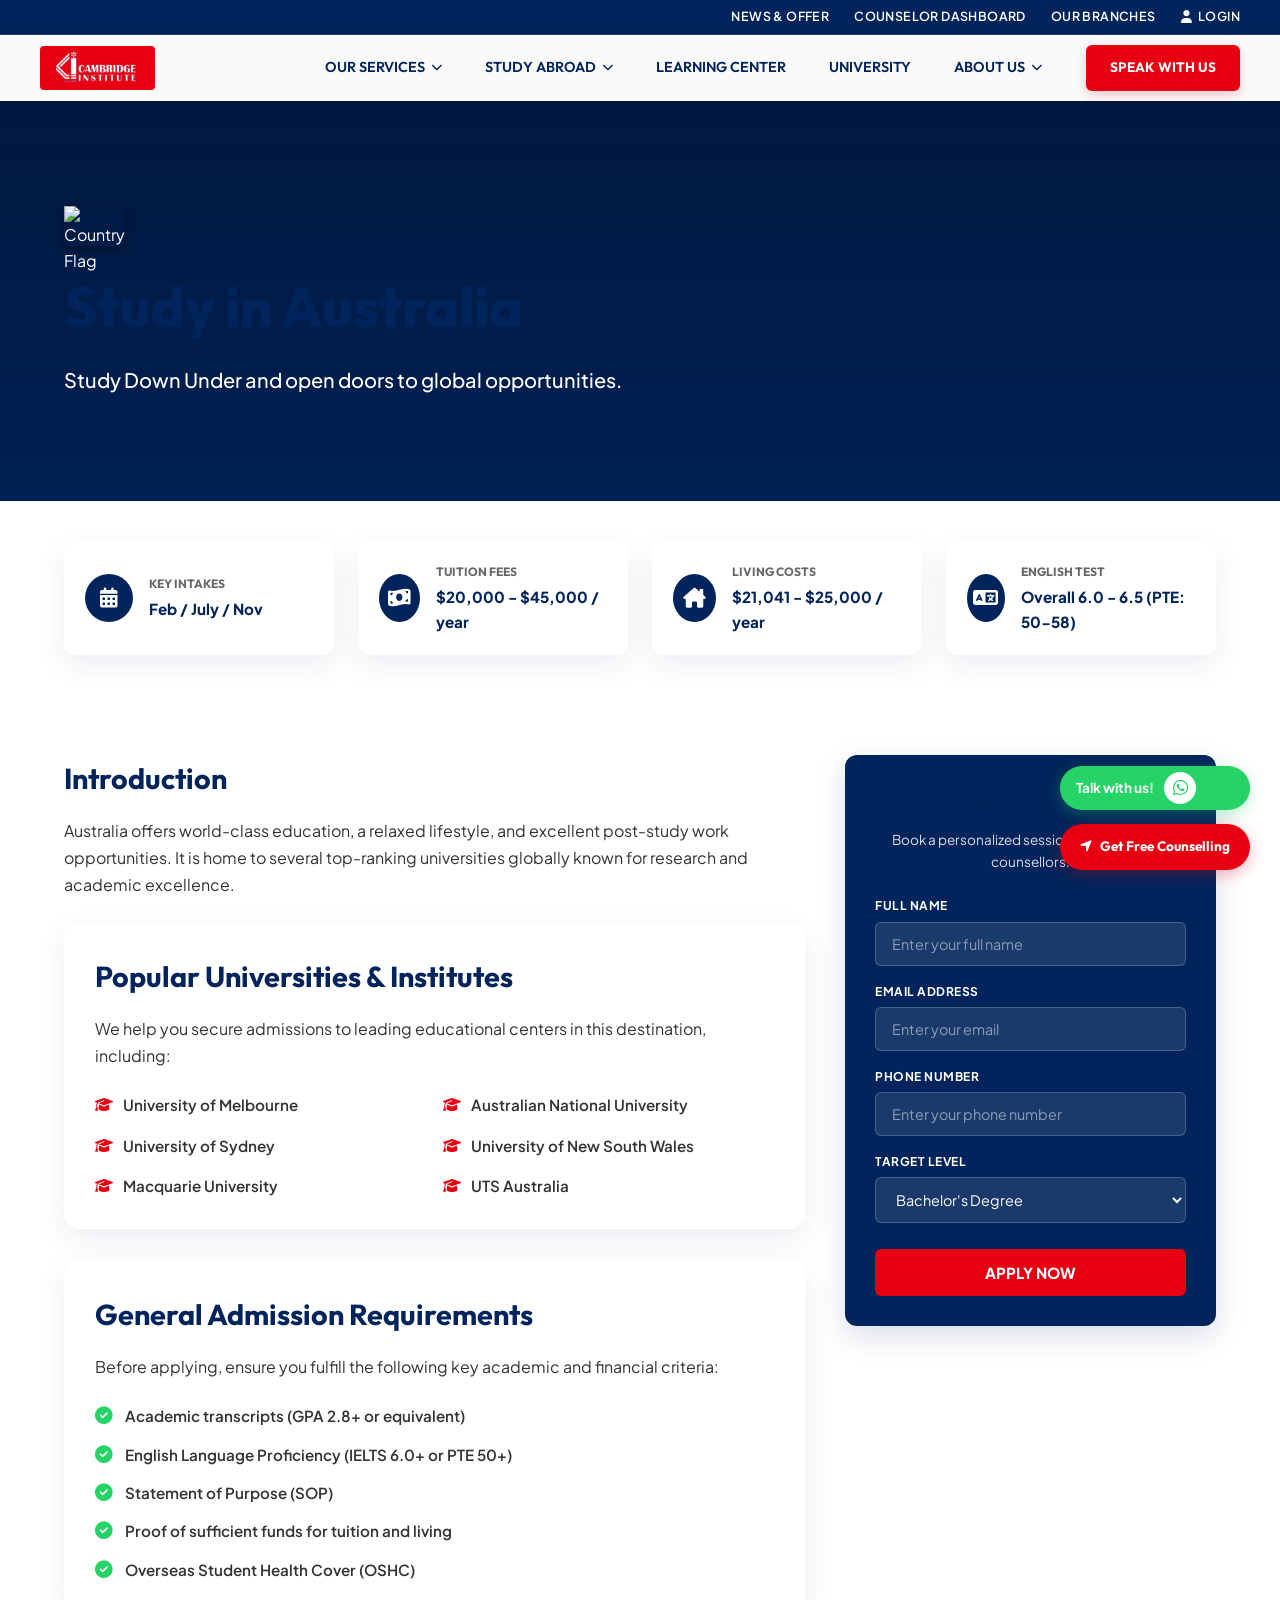
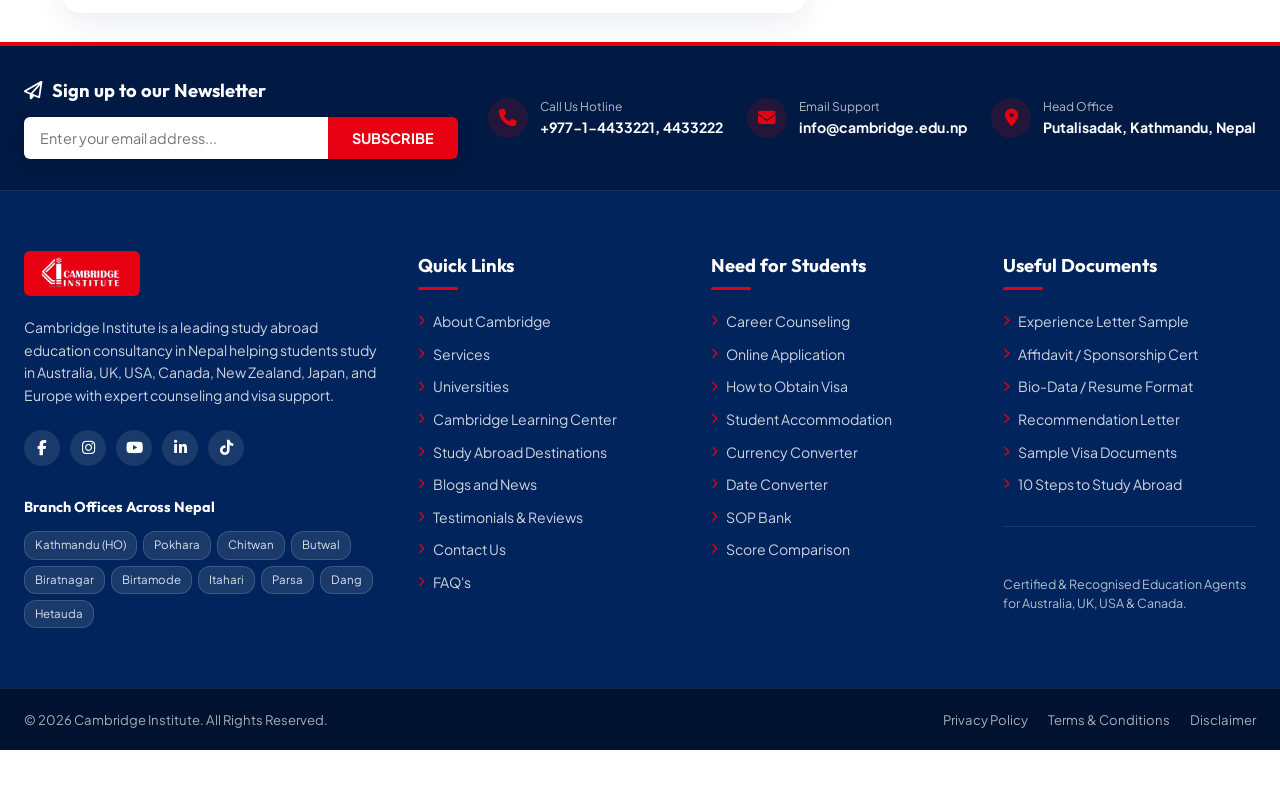
==== destination.html @ eecec6f6 "Organize project files into css, js, assets structure and humanize code" ====
<!DOCTYPE html>
<html lang="en">
<head>
    <meta charset="UTF-8">
    <meta name="viewport" content="width=device-width, initial-scale=1.0">
    <meta name="description" content="Get expert counseling, university placement, and visa application support to study abroad.">
    <title>Study Abroad | Cambridge Institute</title>
    
    <!-- Google Fonts -->
    <link rel="preconnect" href="https://fonts.googleapis.com">
    <link rel="preconnect" href="https://fonts.gstatic.com" crossorigin>
    <link href="https://fonts.googleapis.com/css2?family=Outfit:wght@300;400;500;600;700;800&family=Plus+Jakarta+Sans:wght@300;400;500;600;700;800&display=swap" rel="stylesheet">
    
    <!-- Font Awesome Icons -->
    <link rel="stylesheet" href="https://cdnjs.cloudflare.com/ajax/libs/font-awesome/6.4.0/css/all.min.css">
    
    <!-- Custom CSS -->
    <link rel="stylesheet" href="css/style.css?v=1.2">
    
    <style>
        /* Destination Template Specific Styles */
        .dest-hero-section {
            position: relative;
            background-size: cover;
            background-position: center;
            height: 400px;
            display: flex;
            align-items: center;
            color: var(--bg-white);
            margin-top: 0;
        }

        .dest-hero-section::before {
            content: '';
            position: absolute;
            top: 0;
            left: 0;
            right: 0;
            bottom: 0;
            background: linear-gradient(180deg, rgba(0, 36, 91, 0.4) 0%, rgba(0, 36, 91, 0.8) 100%);
            z-index: 1;
        }

        .dest-hero-container {
            position: relative;
            z-index: 2;
            width: 100%;
            max-width: 1200px;
            margin: 0 auto;
            padding: 0 24px;
        }

        .dest-hero-flag {
            font-size: 3rem;
            margin-bottom: 12px;
        }

        .dest-hero-title {
            font-size: 3.5rem;
            font-weight: 800;
            font-family: var(--font-heading);
            margin-bottom: 12px;
        }

        .dest-hero-tagline {
            font-size: 1.25rem;
            font-weight: 500;
            max-width: 600px;
            opacity: 0.9;
        }

        /* Stats Grid */
        .dest-stats-section {
            background-color: var(--bg-white);
            padding: 40px 0;
        }

        .dest-stats-grid {
            display: grid;
            grid-template-columns: repeat(4, 1fr);
            gap: 24px;
            max-width: 1200px;
            margin: 0 auto;
            padding: 0 24px;
        }

        .dest-stat-card {
            background: rgba(255, 255, 255, 0.85);
            backdrop-filter: blur(14px) saturate(180%);
            -webkit-backdrop-filter: blur(14px) saturate(180%);
            border: 1px solid rgba(255, 255, 255, 0.8);
            border-radius: 12px;
            padding: 20px;
            display: flex;
            align-items: center;
            gap: 16px;
            box-shadow: 0 10px 30px rgba(0, 36, 91, 0.08);
            transition: transform 0.3s ease, box-shadow 0.3s ease;
        }

        .dest-stat-card:hover {
            transform: translateY(-3px);
            box-shadow: 0 15px 35px rgba(0, 36, 91, 0.12);
        }

        .dest-stat-icon {
            width: 48px;
            height: 48px;
            border-radius: 50%;
            background-color: var(--brand-blue);
            color: var(--bg-white);
            display: flex;
            align-items: center;
            justify-content: center;
            font-size: 1.25rem;
        }

        .dest-stat-info h5 {
            font-size: 0.75rem;
            color: var(--text-muted);
            text-transform: uppercase;
            font-weight: 700;
            margin-bottom: 4px;
        }

        .dest-stat-info p {
            font-size: 0.95rem;
            font-weight: 750;
            color: var(--brand-blue);
        }

        /* Detail Content Layout */
        .dest-content-section {
            padding: 60px 0;
            background-color: var(--bg-white);
        }

        .dest-content-layout {
            display: grid;
            grid-template-columns: 2fr 1fr;
            gap: 40px;
            max-width: 1200px;
            margin: 0 auto;
            padding: 0 24px;
        }

        .dest-main-text h3 {
            font-size: 1.8rem;
            color: var(--brand-blue);
            margin-bottom: 16px;
            font-family: var(--font-heading);
        }

        .dest-main-text p {
            font-size: 1rem;
            color: var(--text-dark);
            line-height: 1.7;
            margin-bottom: 24px;
        }

        .dest-card-block {
            background: rgba(255, 255, 255, 0.85);
            backdrop-filter: blur(16px) saturate(180%);
            -webkit-backdrop-filter: blur(16px) saturate(180%);
            border: 1.5px solid rgba(255, 255, 255, 0.8);
            border-radius: 16px;
            padding: 30px;
            margin-bottom: 30px;
            box-shadow: 0 10px 30px rgba(0, 36, 91, 0.08);
        }

        .dest-uni-list {
            display: grid;
            grid-template-columns: 1fr 1fr;
            gap: 16px;
            list-style: none;
            margin-top: 16px;
        }

        .dest-uni-list li {
            font-size: 0.95rem;
            font-weight: 600;
            color: var(--text-dark);
            display: flex;
            align-items: center;
            gap: 10px;
        }

        .dest-uni-list li i {
            color: var(--brand-red);
            font-size: 0.9rem;
        }

        .dest-checklist {
            list-style: none;
            display: flex;
            flex-direction: column;
            gap: 14px;
            margin-top: 16px;
        }

        .dest-checklist li {
            font-size: 0.95rem;
            font-weight: 600;
            color: var(--text-dark);
            display: flex;
            align-items: flex-start;
            gap: 12px;
        }

        .dest-checklist li i {
            color: var(--brand-green);
            font-size: 1.1rem;
            margin-top: 3px;
        }

        /* Sticky Form Sidebar */
        .dest-sidebar {
            position: relative;
        }

        .sticky-form-card {
            position: sticky;
            top: 120px;
            background-color: var(--brand-blue);
            color: var(--bg-white);
            border-radius: 12px;
            padding: 30px;
            box-shadow: 0 10px 30px rgba(0, 36, 91, 0.15);
        }

        .sticky-form-card h4 {
            font-size: 1.4rem;
            font-family: var(--font-heading);
            margin-bottom: 8px;
            text-align: center;
        }

        .sticky-form-card p {
            font-size: 0.85rem;
            opacity: 0.85;
            text-align: center;
            margin-bottom: 24px;
        }

        .sticky-form-card .form-group {
            display: flex;
            flex-direction: column;
            gap: 6px;
            margin-bottom: 16px;
        }

        .sticky-form-card label {
            font-size: 0.75rem;
            font-weight: 700;
            text-transform: uppercase;
            letter-spacing: 0.5px;
        }

        .sticky-form-card input, .sticky-form-card select {
            padding: 12px 16px;
            border: 1.5px solid rgba(255, 255, 255, 0.2);
            border-radius: 6px;
            background-color: rgba(255, 255, 255, 0.1);
            color: var(--bg-white);
            font-size: 0.9rem;
        }

        .sticky-form-card input::placeholder {
            color: rgba(255, 255, 255, 0.5);
        }

        .sticky-form-card input:focus, .sticky-form-card select:focus {
            outline: none;
            border-color: var(--bg-white);
            background-color: rgba(255, 255, 255, 0.15);
        }

        .sticky-form-card select option {
            background-color: var(--brand-blue);
            color: var(--bg-white);
        }

        .sticky-submit-btn {
            background-color: var(--brand-red);
            color: var(--bg-white);
            width: 100%;
            padding: 14px;
            border-radius: 6px;
            font-weight: 750;
            font-size: 0.95rem;
            margin-top: 10px;
            transition: var(--transition-smooth);
            text-align: center;
        }

        .sticky-submit-btn:hover {
            background-color: var(--brand-red-hover);
            transform: translateY(-1px);
        }

        @media (max-width: 1024px) {
            .dest-stats-grid {
                grid-template-columns: 1fr 1fr;
            }
            .dest-content-layout {
                grid-template-columns: 1fr;
            }
            .sticky-form-card {
                position: relative;
                top: 0;
                margin-top: 30px;
            }
        }

        @media (max-width: 600px) {
            .dest-stats-grid {
                grid-template-columns: 1fr;
            }
            .dest-hero-title {
                font-size: 2.5rem;
            }
            .dest-uni-list {
                grid-template-columns: 1fr;
            }
        }
    </style>
</head>
<body>


    <!-- Utility Top Bar (Scrolls away with page) -->
    <div class="utility-top-bar">
        <div class="utility-container">
            <div class="utility-left-links">
                <a href="index.html#news-offers" id="top-bar-news-link">NEWS & OFFER</a>
                <a href="index.html#counselor">COUNSELOR DASHBOARD</a>
                <a href="index.html#our-branches">OUR BRANCHES</a>
                <a href="index.html#login"><i class="fa-solid fa-user"></i> LOGIN</a>
            </div>
        </div>
    </div>

    <!-- Sticky Main Navigation Header -->
    <header class="main-navigation-header">
        <div class="nav-container">
            <a href="index.html" class="logo-icon-svg">
                <img src="assets/images/logo.png" alt="Cambridge Institute Logo">
            </a>

            <!-- Navigation Links -->
            <nav class="nav-menu-bar">
                <ul class="nav-menu-links">
                    <li class="nav-menu-item has-mega-menu">
                        <a href="index.html#services" class="nav-menu-link">OUR SERVICES <i class="fa-solid fa-chevron-down"></i></a>
                        <div class="nav-mega-menu services-mega-menu">
                            <div class="services-mega-container">
                                <div class="services-mega-left">
                                    <h2 class="services-mega-title">Our <span class="highlight-red-text">Services</span></h2>
                                    <p class="services-mega-desc">
                                        Cambridge Institute offers student-focused international education services designed to support every step of your journey through expert guidance, preparation support, and global academic opportunities.
                                    </p>
                                </div>
                                <div class="services-mega-right">
                                    <ul class="services-mega-list">
                                        <li><a href="index.html#services"><i class="fa-solid fa-chevron-right"></i> Study Abroad Counselling</a></li>
                                        <li><a href="index.html#services"><i class="fa-solid fa-chevron-right"></i> University Application Support</a></li>
                                        <li><a href="index.html#services"><i class="fa-solid fa-chevron-right"></i> Scholarship Guidance</a></li>
                                        <li><a href="index.html#services"><i class="fa-solid fa-chevron-right"></i> Visa Assistance</a></li>
                                        <li><a href="index.html#services"><i class="fa-solid fa-chevron-right"></i> Pre-Departure & Accommodation</a></li>
                                        <li><a href="learning-center.html"><i class="fa-solid fa-chevron-right"></i> Test Preparation & Coaching</a></li>
                                    </ul>
                                </div>
                            </div>
                        </div>
                    </li>
                    <li class="nav-menu-item has-mega-menu">
                        <a href="destination.html?country=australia" class="nav-menu-link">STUDY ABROAD <i class="fa-solid fa-chevron-down"></i></a>
                        <div class="nav-mega-menu">
                            <div class="mega-menu-container">
                                <div class="mega-menu-grid">
                                    <a href="destination.html?country=australia" class="mega-menu-item"><img src="https://flagcdn.com/w80/au.png" alt="Australia"> Australia</a>
                                    <a href="destination.html?country=usa" class="mega-menu-item"><img src="https://flagcdn.com/w80/us.png" alt="USA"> USA</a>
                                    <a href="destination.html?country=newzealand" class="mega-menu-item"><img src="https://flagcdn.com/w80/nz.png" alt="New Zealand"> New Zealand</a>
                                    <a href="destination.html?country=canada" class="mega-menu-item"><img src="https://flagcdn.com/w80/ca.png" alt="Canada"> Canada</a>
                                    <a href="destination.html?country=uk" class="mega-menu-item"><img src="https://flagcdn.com/w80/gb.png" alt="UK"> United Kingdom</a>
                                    <a href="destination.html?country=denmark" class="mega-menu-item"><img src="https://flagcdn.com/w80/dk.png" alt="Denmark"> Denmark</a>
                                    <a href="destination.html?country=ireland" class="mega-menu-item"><img src="https://flagcdn.com/w80/ie.png" alt="Ireland"> Ireland</a>
                                    <a href="destination.html?country=japan" class="mega-menu-item"><img src="https://flagcdn.com/w80/jp.png" alt="Japan"> Japan</a>
                                    <a href="destination.html?country=korea" class="mega-menu-item"><img src="https://flagcdn.com/w80/kr.png" alt="South Korea"> South Korea</a>
                                    <a href="destination.html?country=germany" class="mega-menu-item"><img src="https://flagcdn.com/w80/de.png" alt="Germany"> Germany</a>
                                    <a href="destination.html?country=france" class="mega-menu-item"><img src="https://flagcdn.com/w80/fr.png" alt="France"> France</a>
                                    <a href="destination.html?country=switzerland" class="mega-menu-item"><img src="https://flagcdn.com/w80/ch.png" alt="Switzerland"> Switzerland</a>
                                    <a href="destination.html?country=netherlands" class="mega-menu-item"><img src="https://flagcdn.com/w80/nl.png" alt="Netherlands"> Netherlands</a>
                                    <a href="destination.html?country=finland" class="mega-menu-item"><img src="https://flagcdn.com/w80/fi.png" alt="Finland"> Finland</a>
                                    <a href="destination.html?country=malaysia" class="mega-menu-item"><img src="https://flagcdn.com/w80/my.png" alt="Malaysia"> Malaysia</a>
                                    <a href="destination.html?country=thailand" class="mega-menu-item"><img src="https://flagcdn.com/w80/th.png" alt="Thailand"> Thailand</a>
                                    <a href="destination.html?country=india" class="mega-menu-item"><img src="https://flagcdn.com/w80/in.png" alt="India"> India</a>
                                    <a href="destination.html?country=uae" class="mega-menu-item"><img src="https://flagcdn.com/w80/ae.png" alt="UAE"> UAE</a>
                                </div>
                            </div>
                        </div>
                    </li>
                    <li class="nav-menu-item">
                        <a href="learning-center.html" class="nav-menu-link">LEARNING CENTER</a>
                    </li>
                    <li class="nav-menu-item">
                        <a href="universities.html" class="nav-menu-link">UNIVERSITY</a>
                    </li>
                    <li class="nav-menu-item has-dropdown">
                        <a href="index.html#about" class="nav-menu-link">ABOUT US <i class="fa-solid fa-chevron-down"></i></a>
                        <ul class="nav-submenu">
                            <li><a href="index.html#about">About Cambridge</a></li>
                            <li><a href="index.html#why-choose-us">Why Choose Us</a></li>
                            <li><a href="index.html#our-team">Our Team</a></li>
                            <li><a href="index.html#testimonials">Student Stories</a></li>
                        </ul>
                    </li>
                </ul>
            </nav>

            <!-- Right Header CTA Buttons -->
            <div class="nav-actions-block">
                <a href="index.html#application-form-section" class="speak-with-us-btn">SPEAK WITH US</a>
                
                <!-- Hamburger Menu Icon -->
                <button class="nav-hamburger-toggle" aria-label="Toggle Navigation">
                    <span></span>
                    <span></span>
                </button>
            </div>
        </div>
    </header>

    <!-- Dynamic Hero Section -->
    <section class="dest-hero-section" id="dest-hero">
        <div class="dest-hero-container">
            <img src="" alt="Country Flag" class="dest-hero-flag-img" id="dest-flag-img" style="width: 60px; height: 40px; object-fit: cover; border-radius: 4px; box-shadow: 0 4px 12px rgba(0,0,0,0.35); margin-bottom: 16px; display: block;">
            <h1 class="dest-hero-title" id="dest-title">Study in Australia</h1>
            <p class="dest-hero-tagline" id="dest-tagline">Study Down Under and open doors to global opportunities.</p>
        </div>
    </section>

    <!-- Dynamic Stats Section -->
    <section class="dest-stats-section">
        <div class="dest-stats-grid">
            <!-- Stat 1 -->
            <div class="dest-stat-card">
                <div class="dest-stat-icon"><i class="fa-solid fa-calendar-days"></i></div>
                <div class="dest-stat-info">
                    <h5>Key Intakes</h5>
                    <p id="stat-intakes">Feb / July / Nov</p>
                </div>
            </div>
            <!-- Stat 2 -->
            <div class="dest-stat-card">
                <div class="dest-stat-icon"><i class="fa-solid fa-money-bill-wave"></i></div>
                <div class="dest-stat-info">
                    <h5>Tuition Fees</h5>
                    <p id="stat-fees">$20,000 - $45,000 / yr</p>
                </div>
            </div>
            <!-- Stat 3 -->
            <div class="dest-stat-card">
                <div class="dest-stat-icon"><i class="fa-solid fa-house-chimney"></i></div>
                <div class="dest-stat-info">
                    <h5>Living Costs</h5>
                    <p id="stat-living">$21,041 - $25,000 / yr</p>
                </div>
            </div>
            <!-- Stat 4 -->
            <div class="dest-stat-card">
                <div class="dest-stat-icon"><i class="fa-solid fa-language"></i></div>
                <div class="dest-stat-info">
                    <h5>English Test</h5>
                    <p id="stat-ielts">IELTS 6.0 - 6.5 (PTE: 50+)</p>
                </div>
            </div>
        </div>
    </section>

    <!-- Detail Content Layout -->
    <section class="dest-content-section">
        <div class="dest-content-layout">
            <!-- Left Info Block -->
            <div class="dest-main-text">
                <h3>Introduction</h3>
                <p id="dest-intro">Australia offers world-class education, a relaxed lifestyle, and excellent post-study work opportunities. It is home to several top-ranking universities globally known for research and academic excellence.</p>
                
                <!-- Popular Universities -->
                <div class="dest-card-block">
                    <h3>Popular Universities & Institutes</h3>
                    <p>We help you secure admissions to leading educational centers in this destination, including:</p>
                    <ul class="dest-uni-list" id="dest-unis">
                        <!-- Populated by JS -->
                    </ul>
                </div>

                <!-- Requirements Checklist -->
                <div class="dest-card-block">
                    <h3>General Admission Requirements</h3>
                    <p>Before applying, ensure you fulfill the following key academic and financial criteria:</p>
                    <ul class="dest-checklist" id="dest-reqs">
                        <!-- Populated by JS -->
                    </ul>
                </div>
            </div>

            <!-- Right Sidebar Registration Form -->
            <div class="dest-sidebar">
                <div class="sticky-form-card">
                    <h4>Free Counselling</h4>
                    <p>Book a personalized session with our expert counsellors.</p>
                    
                    <form id="dest-inquiry-form">
                        <div class="form-group">
                            <label for="side-fullname">Full Name</label>
                            <input type="text" id="side-fullname" placeholder="Enter your full name" required>
                        </div>
                        <div class="form-group">
                            <label for="side-email">Email Address</label>
                            <input type="email" id="side-email" placeholder="Enter your email" required>
                        </div>
                        <div class="form-group">
                            <label for="side-phone">Phone Number</label>
                            <input type="tel" id="side-phone" placeholder="Enter your phone number" required>
                        </div>
                        <div class="form-group">
                            <label for="side-degree">Target Level</label>
                            <select id="side-degree">
                                <option value="bachelor">Bachelor's Degree</option>
                                <option value="master">Master's Degree</option>
                                <option value="diploma">Diploma / Vocations</option>
                            </select>
                        </div>
                        <button type="submit" class="sticky-submit-btn">APPLY NOW</button>
                    </form>
                </div>
            </div>
        </div>
    <!-- Sticky Floating Badges (Bottom Right WhatsApp widget & Get free counseling button) -->
    <div class="sticky-widgets-container">
        <!-- WhatsApp Talk With Us badge -->
        <a href="https://wa.me/9779709223262" target="_blank" class="whatsapp-sticky-badge" aria-label="Chat on WhatsApp">
            <span class="whatsapp-text">Talk with us!</span>
            <div class="whatsapp-circle-icon"><i class="fa-brands fa-whatsapp"></i></div>
        </a>

        <!-- Quick Sticky Counselling form popup trigger -->
        <a href="index.html#application-form-section" class="counselling-sticky-badge">
            <i class="fa-solid fa-location-arrow"></i> Get Free Counselling
        </a>
    </div>

    <!-- Footer Section -->
    <footer class="footer-layout-section">
        <!-- Top Contact & Newsletter Bar -->
        <div class="footer-top-bar">
            <div class="section-container footer-top-container">
                <!-- Newsletter Signup -->
                <div class="footer-newsletter-block">
                    <h3 class="newsletter-title"><i class="fa-regular fa-paper-plane"></i> Sign up to our Newsletter</h3>
                    <form id="footer-newsletter-form" class="newsletter-form">
                        <input type="email" placeholder="Enter your email address..." required>
                        <button type="submit" class="newsletter-btn">Subscribe</button>
                    </form>
                </div>

                <!-- Header Info Badges -->
                <div class="footer-header-contacts">
                    <div class="f-contact-item">
                        <i class="fa-solid fa-phone"></i>
                        <div>
                            <span>Call Us Hotline</span>
                            <strong>+977-1-4433221, 4433222</strong>
                        </div>
                    </div>
                    <div class="f-contact-item">
                        <i class="fa-solid fa-envelope"></i>
                        <div>
                            <span>Email Support</span>
                            <strong>info@cambridge.edu.np</strong>
                        </div>
                    </div>
                    <div class="f-contact-item">
                        <i class="fa-solid fa-location-dot"></i>
                        <div>
                            <span>Head Office</span>
                            <strong>Putalisadak, Kathmandu, Nepal</strong>
                        </div>
                    </div>
                </div>
            </div>
        </div>

        <!-- Main Footer Links Grid -->
        <div class="footer-main-body">
            <div class="section-container footer-grid-4cols">
                <!-- Col 1: Brand & Branches -->
                <div class="footer-brand-col">
                    <a href="index.html" class="footer-logo-link">
                        <img src="assets/images/logo.png" alt="Cambridge Institute Logo" class="footer-logo">
                    </a>
                    <p class="footer-brand-desc">
                        Cambridge Institute is a leading study abroad education consultancy in Nepal helping students study in Australia, UK, USA, Canada, New Zealand, Japan, and Europe with expert counseling and visa support.
                    </p>

                    <div class="footer-social-row">
                        <a href="#" aria-label="Facebook"><i class="fa-brands fa-facebook-f"></i></a>
                        <a href="#" aria-label="Instagram"><i class="fa-brands fa-instagram"></i></a>
                        <a href="#" aria-label="YouTube"><i class="fa-brands fa-youtube"></i></a>
                        <a href="#" aria-label="LinkedIn"><i class="fa-brands fa-linkedin-in"></i></a>
                        <a href="#" aria-label="TikTok"><i class="fa-brands fa-tiktok"></i></a>
                    </div>

                    <div class="footer-branches-tag-cloud">
                        <h4>Branch Offices Across Nepal</h4>
                        <div class="branches-badges">
                            <span>Kathmandu (HO)</span>
                            <span>Pokhara</span>
                            <span>Chitwan</span>
                            <span>Butwal</span>
                            <span>Biratnagar</span>
                            <span>Birtamode</span>
                            <span>Itahari</span>
                            <span>Parsa</span>
                            <span>Dang</span>
                            <span>Hetauda</span>
                        </div>
                    </div>
                </div>

                <!-- Col 2: Quick Links -->
                <div class="footer-links-col">
                    <h3>Quick Links</h3>
                    <ul>
                        <li><a href="index.html#about"><i class="fa-solid fa-chevron-right"></i> About Cambridge</a></li>
                        <li><a href="index.html#services"><i class="fa-solid fa-chevron-right"></i> Services</a></li>
                        <li><a href="index.html#universities"><i class="fa-solid fa-chevron-right"></i> Universities</a></li>
                        <li><a href="learning-center.html"><i class="fa-solid fa-chevron-right"></i> Cambridge Learning Center</a></li>
                        <li><a href="destination.html?country=australia"><i class="fa-solid fa-chevron-right"></i> Study Abroad Destinations</a></li>
                        <li><a href="index.html#news-offers"><i class="fa-solid fa-chevron-right"></i> Blogs and News</a></li>
                        <li><a href="index.html#testimonials"><i class="fa-solid fa-chevron-right"></i> Testimonials & Reviews</a></li>
                        <li><a href="index.html#our-branches"><i class="fa-solid fa-chevron-right"></i> Contact Us</a></li>
                        <li><a href="#faq"><i class="fa-solid fa-chevron-right"></i> FAQ's</a></li>
                    </ul>
                </div>

                <!-- Col 3: Need for Students -->
                <div class="footer-links-col">
                    <h3>Need for Students</h3>
                    <ul>
                        <li><a href="index.html#services"><i class="fa-solid fa-chevron-right"></i> Career Counseling</a></li>
                        <li><a href="index.html#application-form-section"><i class="fa-solid fa-chevron-right"></i> Online Application</a></li>
                        <li><a href="destination.html?country=australia"><i class="fa-solid fa-chevron-right"></i> How to Obtain Visa</a></li>
                        <li><a href="index.html#services"><i class="fa-solid fa-chevron-right"></i> Student Accommodation</a></li>
                        <li><a href="#currency" class="link-f-utility" data-tab="currency"><i class="fa-solid fa-chevron-right"></i> Currency Converter</a></li>
                        <li><a href="#date" class="link-f-utility" data-tab="date"><i class="fa-solid fa-chevron-right"></i> Date Converter</a></li>
                        <li><a href="#sop" class="link-f-utility" data-tab="sop"><i class="fa-solid fa-chevron-right"></i> SOP Bank</a></li>
                        <li><a href="#score" class="link-f-utility" data-tab="score"><i class="fa-solid fa-chevron-right"></i> Score Comparison</a></li>
                    </ul>
                </div>

                <!-- Col 4: Useful Documents -->
                <div class="footer-links-col">
                    <h3>Useful Documents</h3>
                    <ul>
                        <li><a href="#sop" class="link-f-utility" data-tab="sop"><i class="fa-solid fa-chevron-right"></i> Experience Letter Sample</a></li>
                        <li><a href="#sop" class="link-f-utility" data-tab="sop"><i class="fa-solid fa-chevron-right"></i> Affidavit / Sponsorship Cert</a></li>
                        <li><a href="#sop" class="link-f-utility" data-tab="sop"><i class="fa-solid fa-chevron-right"></i> Bio-Data / Resume Format</a></li>
                        <li><a href="#sop" class="link-f-utility" data-tab="sop"><i class="fa-solid fa-chevron-right"></i> Recommendation Letter</a></li>
                        <li><a href="#sop" class="link-f-utility" data-tab="sop"><i class="fa-solid fa-chevron-right"></i> Sample Visa Documents</a></li>
                        <li><a href="index.html#services"><i class="fa-solid fa-chevron-right"></i> 10 Steps to Study Abroad</a></li>
                    </ul>

                    <div class="footer-accreditation-block">
                        <h4>Accreditation</h4>
                        <p>Certified & Recognised Education Agents for Australia, UK, USA & Canada.</p>
                    </div>
                </div>
            </div>
        </div>

        <!-- Footer Bottom Bar -->
        <div class="footer-bottom-bar">
            <div class="section-container flex-bottom-bar">
                <p>&copy; 2026 Cambridge Institute. All Rights Reserved.</p>
                <div class="bottom-policy-links">
                    <a href="#">Privacy Policy</a>
                    <a href="#">Terms & Conditions</a>
                    <a href="#">Disclaimer</a>
                </div>
            </div>
        </div>
    </footer>

    <!-- Off-Canvas Navigation Drawer -->
    <div id="side-navigation-drawer" class="side-drawer-overlay">
        <div class="side-drawer-content">
            <div class="side-drawer-header">
                <div class="drawer-logo">
                    <img src="assets/images/logo.png" alt="Cambridge Institute Logo">
                </div>
                <button class="close-drawer-btn" id="btn-close-drawer" aria-label="Close Menu">&times;</button>
            </div>
            
            <div class="side-drawer-body">
                <nav class="drawer-menu-nav">
                    <ul class="drawer-menu-links">
                        <li class="drawer-has-submenu">
                            <div class="drawer-link-wrapper">
                                <a href="index.html#services" class="drawer-menu-link">OUR SERVICES</a>
                                <button class="drawer-submenu-toggle" aria-label="Toggle Submenu"><i class="fa-solid fa-chevron-down"></i></button>
                            </div>
                            <ul class="drawer-submenu">
                                <li><a href="index.html#services" class="drawer-sub-link">Study Abroad Counselling</a></li>
                                <li><a href="index.html#services" class="drawer-sub-link">University Application Support</a></li>
                                <li><a href="index.html#services" class="drawer-sub-link">Scholarship Guidance</a></li>
                                <li><a href="index.html#services" class="drawer-sub-link">Visa Assistance</a></li>
                                <li><a href="index.html#services" class="drawer-sub-link">Pre-Departure & Accommodation</a></li>
                            </ul>
                        </li>
                        <li class="drawer-has-submenu">
                            <div class="drawer-link-wrapper">
                                <a href="index.html#destinations" class="drawer-menu-link">STUDY ABROAD</a>
                                <button class="drawer-submenu-toggle" aria-label="Toggle Submenu"><i class="fa-solid fa-chevron-down"></i></button>
                            </div>
                            <ul class="drawer-submenu drawer-grid-submenu">
                                <li><a href="destination.html?country=australia" class="drawer-sub-link"><img src="https://flagcdn.com/w80/au.png" alt="Australia"> Australia</a></li>
                                <li><a href="destination.html?country=usa" class="drawer-sub-link"><img src="https://flagcdn.com/w80/us.png" alt="USA"> USA</a></li>
                                <li><a href="destination.html?country=uk" class="drawer-sub-link"><img src="https://flagcdn.com/w80/gb.png" alt="UK"> UK</a></li>
                                <li><a href="destination.html?country=canada" class="drawer-sub-link"><img src="https://flagcdn.com/w80/ca.png" alt="Canada"> Canada</a></li>
                                <li><a href="destination.html?country=newzealand" class="drawer-sub-link"><img src="https://flagcdn.com/w80/nz.png" alt="New Zealand"> New Zealand</a></li>
                                <li><a href="destination.html?country=japan" class="drawer-sub-link"><img src="https://flagcdn.com/w80/jp.png" alt="Japan"> Japan</a></li>
                            </ul>
                        </li>
                        <li><a href="learning-center.html" class="drawer-menu-link">LEARNING CENTER</a></li>
                        <li><a href="universities.html" class="drawer-menu-link">UNIVERSITY</a></li>
                        <li class="drawer-has-submenu">
                            <div class="drawer-link-wrapper">
                                <a href="index.html#about" class="drawer-menu-link">ABOUT US</a>
                                <button class="drawer-submenu-toggle" aria-label="Toggle Submenu"><i class="fa-solid fa-chevron-down"></i></button>
                            </div>
                            <ul class="drawer-submenu">
                                <li><a href="index.html#about" class="drawer-sub-link">About Cambridge</a></li>
                                <li><a href="index.html#why-choose-us" class="drawer-sub-link">Why Choose Us</a></li>
                                <li><a href="index.html#our-team" class="drawer-sub-link">Our Team</a></li>
                                <li><a href="index.html#testimonials" class="drawer-sub-link">Student Stories</a></li>
                            </ul>
                        </li>
                        <li><a href="index.html#our-branches" class="drawer-menu-link">OUR BRANCHES</a></li>
                    </ul>
                </nav>
                
                <div class="drawer-contact-info">
                    <h4>Contact Us</h4>
                    <p><i class="fa-solid fa-location-dot"></i> Putalisadak, Kathmandu, Nepal</p>
                    <p><i class="fa-solid fa-phone"></i> +977-1-4433221, 4433222</p>
                    <p><i class="fa-solid fa-envelope"></i> info@cambridge.edu.np</p>
                </div>
                
                <div class="drawer-socials">
                    <a href="#" class="social-circle-icon"><i class="fa-brands fa-facebook-f"></i></a>
                    <a href="#" class="social-circle-icon"><i class="fa-brands fa-instagram"></i></a>
                    <a href="#" class="social-circle-icon"><i class="fa-brands fa-youtube"></i></a>
                    <a href="#" class="social-circle-icon"><i class="fa-brands fa-linkedin-in"></i></a>
                </div>
                
                <div class="drawer-cta-action">
                    <a href="index.html#application-form-section" class="speak-with-us-btn drawer-cta-btn">SPEAK WITH US</a>
                </div>
            </div>
        </div>
    </div>


    <!-- News and offers notification modal -->
    <div class="custom-modal-overlay hidden" id="news-offers-modal">
        <div class="custom-modal-box">
            <button class="close-modal-x" id="close-news-modal">&times;</button>
            <h3 class="modal-title-header"><i class="fa-solid fa-bullhorn"></i> News & Special Offers</h3>
            <p class="modal-description-paragraph">Latest notices from Cambridge Institute coaching classes and university visits.</p>
            <div class="news-list-container">
                <div class="news-item-card">
                    <span class="news-date">July 2026 Visit</span>
                    <h4>University of Windsor Info Session</h4>
                    <p>Meet Canadian university representatives at our Putalisadak office on July 25th, 2:00 PM onwards. Bring your transcripts for profile assessment.</p>
                </div>
                <div class="news-item-card">
                    <span class="news-date">IELTS/PTE Discount</span>
                    <h4>Monsoon Coaching Offer</h4>
                    <p>Get a flat 30% off on all IELTS and PTE morning coaching batches. Free mock tests every Sunday. Code: MONSOON30.</p>
                </div>
            </div>
        </div>
    </div>

    <!-- Destination detail page dynamic loading script -->
    <script src="js/destination-data.js"></script>
    <script>
        document.addEventListener('DOMContentLoaded', () => {
            // Parse target country from URL parameter
            const urlParams = new URLSearchParams(window.location.search);
            const countryKey = urlParams.get('country') || 'australia';
            
            const data = window.destinationData[countryKey];
            if (!data) {
                // Default fallback if not found
                window.location.href = 'index.html';
                return;
            }

            // Update title
            document.title = `Study in ${data.name} | Cambridge Institute`;
            
            // Update hero
            const hero = document.getElementById('dest-hero');
            if (hero) hero.style.backgroundImage = `url('${data.banner}')`;
            
            document.getElementById('dest-flag-img').src = `https://flagcdn.com/w160/${data.flagCode}.png`;
            document.getElementById('dest-title').textContent = `Study in ${data.name}`;
            document.getElementById('dest-tagline').textContent = data.tagline;
            
            // Update stats
            document.getElementById('stat-intakes').textContent = data.intakes;
            document.getElementById('stat-fees').textContent = data.fees;
            document.getElementById('stat-living').textContent = data.livingCost;
            document.getElementById('stat-ielts').textContent = data.ielts;
            
            // Update intro
            document.getElementById('dest-intro').textContent = data.intro;
            
            // Populate Universities
            const uniList = document.getElementById('dest-unis');
            uniList.innerHTML = '';
            data.universities.forEach(uni => {
                const li = document.createElement('li');
                li.innerHTML = `<i class="fa-solid fa-graduation-cap"></i> ${uni}`;
                uniList.appendChild(li);
            });
            
            // Populate Requirements
            const reqList = document.getElementById('dest-reqs');
            reqList.innerHTML = '';
            data.requirements.forEach(req => {
                const li = document.createElement('li');
                li.innerHTML = `<i class="fa-solid fa-circle-check"></i> <span>${req}</span>`;
                reqList.appendChild(li);
            });

            // Bind Inquiry Form Submit
            const inquiryForm = document.getElementById('dest-inquiry-form');
            inquiryForm.addEventListener('submit', (e) => {
                e.preventDefault();
                alert(`Thank you! Your inquiry for Study in ${data.name} has been submitted successfully. A counselor will contact you shortly.`);
                inquiryForm.reset();
            });
        });
    </script>
    <script type="module" src="js/main.js"></script>
</body>
</html>
---- css/style.css ----
/* ==========================================
   CAMBRIDGE INSTITUTE DESIGN SYSTEM
   ========================================== */

:root {
    --brand-blue: #00245B;       /* Navy Primary */
    --brand-blue-light: #e6edf7;
    --brand-red: #E60012;        /* Cambridge Red Accent */
    --brand-red-hover: #c8000f;
    --brand-green: #25D366;      /* Success Accent */
    --text-dark: #333333;        /* Dark Body Text */
    --text-muted: #666666;       /* Medium Grey text */
    --bg-light: #F4F7FA;         /* Soft Blue/Grey Tint */
    --bg-white: #FFFFFF;
    --border-color: #E2E8F0;     /* Border light grey */
    
    --font-heading: 'Outfit', sans-serif;
    --font-body: 'Plus Jakarta Sans', sans-serif;
    --transition-smooth: all 0.3s cubic-bezier(0.4, 0, 0.2, 1);
    
    --shadow-card: 0 10px 30px rgba(0, 36, 91, 0.06);
    --shadow-badge: 0 8px 24px rgba(0, 36, 91, 0.08);
}

/* ==========================================
   RESET & BASE TYPOGRAPHY
   ========================================== */
* {
    margin: 0;
    padding: 0;
    box-sizing: border-box;
}

html {
    scroll-behavior: smooth;
    font-size: 16px;
    background-color: #001230 !important;
    height: 100%;
}

body {
    font-family: var(--font-body);
    background-color: #001230 !important;
    color: var(--text-dark);
    line-height: 1.6;
    overflow-x: clip;
    min-height: 100vh;
    display: flex;
    flex-direction: column;
}

h1, h2, h3, h4, h5, h6 {
    font-family: var(--font-heading);
    color: var(--brand-blue);
    font-weight: 700;
}

a {
    text-decoration: none;
    color: inherit;
    transition: var(--transition-smooth);
}

ul {
    list-style: none;
}

button {
    font-family: inherit;
    cursor: pointer;
    border: none;
    background: none;
}

input, select, textarea {
    font-family: inherit;
    font-size: 1rem;
    outline: none;
}

/* Common Layout Containers */
.section-container {
    width: 100%;
    max-width: 1200px;
    margin: 0 auto;
    padding: 0 24px;
}

.grid-2-cols {
    display: grid;
    grid-template-columns: 1fr 1fr;
    gap: 50px;
    align-items: center;
}

section {
    padding: 80px 0;
}

.centered-text {
    text-align: center;
}

.max-width-para {
    max-width: 800px;
    margin: 0 auto;
}

.hidden {
    display: none !important;
}

/* Highlight Accents */
.highlight-red-text {
    color: var(--brand-red);
}

.section-title-accented {
    font-size: 2.3rem;
    line-height: 1.25;
    margin-bottom: 20px;
}

.section-paragraph-text {
    font-size: 1rem;
    color: var(--text-muted);
    line-height: 1.7;
    margin-bottom: 24px;
}

/* ==========================================
   UTILITY TOP BAR & HEADER
   ========================================== */
.utility-top-bar {
    background-color: var(--brand-blue) !important;
    color: var(--bg-white);
    font-size: 0.76rem;
    font-weight: 600;
    padding: 7px 0;
    border-bottom: 1px solid rgba(255, 255, 255, 0.12);
    width: 100%;
    position: relative;
    z-index: 999;
}

.utility-container {
    display: flex;
    justify-content: flex-end;
    align-items: center;
    width: 100%;
    max-width: 1400px;
    margin: 0 auto;
    padding: 0 40px;
}

.utility-left-links {
    display: flex;
    gap: 25px;
    align-items: center;
}

.utility-left-links a {
    color: #ffffff !important;
    font-weight: 600;
    font-size: 0.78rem;
    letter-spacing: 0.4px;
    display: inline-flex;
    align-items: center;
    gap: 6px;
    transition: color 0.2s ease;
}

.utility-left-links a:hover {
    color: #ffd166 !important;
}

.main-navigation-header {
    background: rgba(255, 255, 255, 0.98) !important;
    backdrop-filter: blur(16px) saturate(180%) !important;
    -webkit-backdrop-filter: blur(16px) saturate(180%) !important;
    box-shadow: 0 4px 20px rgba(0, 36, 91, 0.08) !important;
    position: sticky !important;
    top: 0 !important;
    left: 0 !important;
    right: 0 !important;
    width: 100% !important;
    z-index: 999999 !important;
    border-bottom: none !important;
    overflow: visible !important;
    transition: padding 0.3s ease, background 0.3s ease, box-shadow 0.3s ease;
}

.main-navigation-header.scrolled-navbar {
    box-shadow: 0 10px 30px rgba(0, 36, 91, 0.14) !important;
}

.nav-container {
    display: flex;
    justify-content: space-between;
    align-items: center;
    width: 100%;
    max-width: 1400px;
    margin: 0 auto;
    padding: 10px 40px;
}

.logo-icon-svg {
    display: flex;
    align-items: center;
    z-index: 10;
}

.logo-icon-svg img {
   height: 44px;
   width: auto;
   display: block;
   background-color: var(--brand-red);
   padding: 5px 10px;
   border-radius: 4px;
}

.footer-logo {
    max-height: 45px;
    width: auto;
    display: block;
    background-color: var(--brand-red);
    padding: 6px 12px;
    border-radius: 4px;
    margin-bottom: 20px;
}

/* Menu Links */
.nav-menu-bar {
    display: flex;
    align-items: center;
    margin-left: auto;
    margin-right: 30px;
}

.nav-menu-links {
    display: flex;
    align-items: center;
    gap: 15px;
}

.nav-menu-item {
    position: relative;
}

.nav-menu-link {
    display: flex;
    align-items: center;
    gap: 6px;
    font-family: var(--font-heading);
    font-weight: 600;
    font-size: 0.9rem;
    color: var(--brand-blue);
    padding: 10px 14px;
    border-radius: 4px;
}

.nav-menu-link i {
    font-size: 0.7rem;
    transition: transform 0.2s ease;
}

.nav-menu-link:hover {
    color: var(--brand-red);
}

.nav-menu-item.active .nav-menu-link {
    color: var(--brand-red);
}

.nav-menu-item.active .nav-menu-link i {
    transform: rotate(180deg);
}

/* Submenu Dropdowns */
.nav-submenu {
    position: absolute;
    top: 100%;
    left: 0;
    background-color: var(--bg-white);
    border: 1px solid var(--border-color);
    box-shadow: var(--shadow-card);
    width: 220px;
    padding: 10px 0;
    border-radius: 6px;
    opacity: 0;
    visibility: hidden;
    transform: translateY(10px);
    transition: var(--transition-smooth);
    z-index: 200;
}

.nav-submenu li a {
    display: block;
    padding: 8px 20px;
    font-size: 0.85rem;
    font-weight: 600;
    color: var(--text-dark);
}

.nav-submenu li a:hover {
    color: var(--brand-red);
    background-color: var(--bg-light);
}

.nav-menu-item.active .nav-submenu {
    opacity: 1;
    visibility: visible;
    transform: translateY(5px);
}

/* Mega Menu Dropdowns */
.nav-menu-item.has-mega-menu {
    position: static;
}

.nav-mega-menu {
    position: absolute;
    top: 100%;
    left: 24px;
    right: 24px;
    background-color: var(--bg-white);
    border-top: 1.5px solid var(--border-color);
    border-bottom: 3px solid var(--brand-red);
    box-shadow: 0 15px 30px rgba(0, 36, 91, 0.12);
    border-radius: 0 0 8px 8px;
    padding: 30px;
    opacity: 0;
    visibility: hidden;
    transform: translateY(15px);
    transition: var(--transition-smooth);
    z-index: 200;
}

.nav-menu-item.active .nav-mega-menu {
    opacity: 1;
    visibility: visible;
    transform: translateY(0);
}

.mega-menu-container {
    width: 100%;
    max-width: 100%;
}

/* Services Mega Menu Layout */
.services-mega-container {
    display: grid;
    grid-template-columns: 1.15fr 1fr;
    gap: 40px;
    align-items: center;
    max-width: 1100px;
    margin: 0 auto;
    padding: 10px 20px;
}

.services-mega-left {
    padding-right: 20px;
}

.services-mega-title {
    font-family: var(--font-heading);
    font-size: 2.5rem;
    font-weight: 800;
    color: var(--brand-blue);
    margin-bottom: 14px;
    line-height: 1.25;
}

.services-mega-desc {
    font-size: 0.95rem;
    color: var(--text-dark);
    line-height: 1.65;
    opacity: 0.85;
}

.services-mega-right {
    border-left: 1px solid var(--border-color);
    padding-left: 40px;
}

.services-mega-list {
    display: flex;
    flex-direction: column;
    gap: 14px;
}

.services-mega-list li a {
    display: flex;
    align-items: center;
    gap: 12px;
    font-family: var(--font-heading);
    font-size: 1.05rem;
    font-weight: 600;
    color: var(--brand-blue);
    padding: 4px 0;
    transition: var(--transition-smooth);
}

.services-mega-list li a i {
    font-size: 0.75rem;
    color: var(--text-muted);
    transition: transform 0.2s ease, color 0.2s ease;
}

.services-mega-list li a:hover {
    color: var(--brand-red);
    transform: translateX(6px);
}

.services-mega-list li a:hover i {
    color: var(--brand-red);
    transform: translateX(2px);
}

.mega-menu-grid {
    display: grid;
    grid-template-columns: repeat(4, 1fr);
    gap: 12px;
}

.mega-menu-item {
    display: flex;
    align-items: center;
    gap: 12px;
    font-size: 0.85rem;
    font-weight: 700;
    color: var(--brand-blue);
    padding: 8px 12px;
    border-radius: 6px;
    transition: var(--transition-smooth);
}

.mega-menu-item:hover {
    background-color: var(--brand-blue-light);
    color: var(--brand-red);
    transform: translateX(4px);
}

.mega-menu-item img {
    width: 22px;
    height: 14px;
    object-fit: cover;
    border-radius: 2px;
    box-shadow: 0 1px 3px rgba(0,0,0,0.15);
}

/* Destinations Grid homepage */
.destinations-grid-container {
    margin-top: 40px;
    width: 100%;
}

.destinations-grid {
    display: grid;
    grid-template-columns: repeat(4, 1fr);
    gap: 20px;
}

.dest-grid-card {
    display: flex;
    align-items: center;
    gap: 16px;
    background-color: var(--bg-white);
    border: 1.5px solid var(--border-color);
    border-radius: 8px;
    padding: 16px 20px;
    box-shadow: var(--shadow-card);
    transition: var(--transition-smooth);
    text-decoration: none;
}

.dest-grid-card:hover {
    border-color: var(--brand-blue);
    transform: translateY(-2px);
    box-shadow: 0 8px 24px rgba(0, 36, 91, 0.08);
}

.dest-card-flag {
    width: 36px;
    height: 24px;
    object-fit: cover;
    border-radius: 4px;
    box-shadow: 0 2px 4px rgba(0,0,0,0.1);
    transition: var(--transition-smooth);
}

.dest-grid-card:hover .dest-card-flag {
    transform: scale(1.1);
}

.dest-card-name {
    font-size: 0.95rem;
    font-weight: 700;
    color: var(--brand-blue);
    font-family: var(--font-heading);
}

.dest-grid-card:hover .dest-card-name {
    color: var(--brand-red);
}

@media (max-width: 1024px) {
    .destinations-grid {
        grid-template-columns: repeat(3, 1fr);
    }
}

@media (max-width: 768px) {
    .destinations-grid {
        grid-template-columns: repeat(2, 1fr);
        gap: 12px;
    }
    .mega-menu-grid {
        grid-template-columns: repeat(2, 1fr);
    }
}

@media (max-width: 480px) {
    .destinations-grid {
        grid-template-columns: 1fr;
    }
}

/* Actions Block */
.nav-actions-block {
    display: flex;
    align-items: center;
    gap: 16px;
}

.speak-with-us-btn {
    background-color: var(--brand-red);
    color: var(--bg-white);
    font-family: var(--font-heading);
    font-weight: 700;
    font-size: 0.85rem;
    padding: 12px 24px;
    border-radius: 6px;
    box-shadow: 0 4px 12px rgba(230, 0, 18, 0.2);
    display: inline-block;
    transition: var(--transition-smooth);
}

.speak-with-us-btn:hover {
    background-color: var(--brand-red-hover);
    transform: translateY(-1px);
}

.nav-hamburger-toggle {
    display: none;
    flex-direction: column;
    justify-content: center;
    align-items: center;
    gap: 6px;
    width: 38px;
    height: 38px;
    cursor: pointer;
    background: transparent;
    border: none;
    padding: 6px;
    border-radius: 6px;
    transition: var(--transition-smooth);
}

.nav-hamburger-toggle:hover {
    background-color: rgba(0, 36, 91, 0.06);
}

.nav-hamburger-toggle span {
    display: block;
    width: 24px;
    height: 2.5px;
    background-color: var(--brand-blue);
    border-radius: 2px;
    transition: transform 0.3s ease, opacity 0.3s ease, background-color 0.3s ease;
    transform-origin: center;
}

.nav-hamburger-toggle.active span:nth-child(1) {
    transform: translateY(4.25px) rotate(45deg);
    background-color: var(--brand-red);
}

.nav-hamburger-toggle.active span:nth-child(2) {
    transform: translateY(-4.25px) rotate(-45deg);
    background-color: var(--brand-red);
}

/* Off-Canvas Navigation Full Screen Overlay Styling */
.side-drawer-overlay {
    position: fixed;
    top: 0;
    left: 0;
    width: 100vw;
    height: 100vh;
    background-color: rgba(0, 36, 91, 0.6);
    backdrop-filter: blur(8px);
    z-index: 9999;
    opacity: 0;
    visibility: hidden;
    pointer-events: none;
    transition: opacity 0.35s ease, visibility 0.35s ease;
}

.side-drawer-overlay.active {
    opacity: 1;
    visibility: visible;
    pointer-events: auto;
}

.side-drawer-content {
    position: fixed;
    top: 0;
    left: 0;
    width: 100vw;
    height: 100vh;
    max-width: 100vw;
    background-color: var(--bg-white);
    box-shadow: none;
    display: flex;
    flex-direction: column;
    transform: translateY(-100%);
    opacity: 0;
    transition: transform 0.4s cubic-bezier(0.16, 1, 0.3, 1), opacity 0.3s ease;
    z-index: 10000;
}

.side-drawer-overlay.active .side-drawer-content {
    transform: translateY(0);
    opacity: 1;
}

.side-drawer-header {
    display: flex;
    justify-content: space-between;
    align-items: center;
    padding: 20px 30px;
    border-bottom: 1px solid var(--border-color);
    width: 100%;
    max-width: 900px;
    margin: 0 auto;
}

.drawer-logo img, .drawer-header-block img {
    max-height: 42px;
    width: auto;
    display: block;
    background-color: var(--brand-red);
    padding: 4px 10px;
    border-radius: 4px;
}

.close-drawer-btn {
    font-size: 1.8rem;
    color: var(--brand-blue);
    background: transparent;
    border: none;
    cursor: pointer;
    line-height: 1;
    width: 36px;
    height: 36px;
    border-radius: 50%;
    display: flex;
    align-items: center;
    justify-content: center;
    transition: var(--transition-smooth);
}

.close-drawer-btn:hover {
    color: var(--brand-red);
    background-color: rgba(230, 0, 18, 0.08);
}

.side-drawer-body {
    flex: 1;
    overflow-y: auto;
    padding: 30px;
    display: flex;
    flex-direction: column;
    gap: 24px;
    width: 100%;
    max-width: 900px;
    margin: 0 auto;
}

.drawer-menu-links {
    display: flex;
    flex-direction: column;
    gap: 12px;
}

.drawer-menu-links > li {
    border-bottom: 1px solid rgba(0, 36, 91, 0.06);
    padding-bottom: 8px;
}

.drawer-link-wrapper {
    display: flex;
    justify-content: space-between;
    align-items: center;
    width: 100%;
}

.drawer-menu-link {
    font-family: var(--font-heading);
    font-weight: 700;
    font-size: 1rem;
    color: var(--brand-blue);
    display: block;
    padding: 8px 0;
    transition: color 0.2s ease;
}

.drawer-menu-link:hover {
    color: var(--brand-red);
}

.drawer-submenu-toggle {
    background: none;
    border: none;
    color: var(--brand-blue);
    font-size: 0.85rem;
    padding: 8px 12px;
    cursor: pointer;
    transition: transform 0.3s ease, color 0.3s ease;
}

.drawer-has-submenu.open .drawer-submenu-toggle {
    transform: rotate(180deg);
    color: var(--brand-red);
}

.drawer-submenu {
    display: none;
    flex-direction: column;
    gap: 6px;
    padding: 8px 0 8px 12px;
    border-left: 2px solid var(--brand-red);
    margin-top: 4px;
    margin-bottom: 8px;
}

.drawer-has-submenu.open .drawer-submenu {
    display: flex;
}

.drawer-grid-submenu {
    display: none;
    grid-template-columns: repeat(2, 1fr);
    gap: 6px;
}

.drawer-has-submenu.open .drawer-grid-submenu {
    display: grid;
}

.drawer-sub-link {
    font-size: 0.88rem;
    font-weight: 500;
    color: var(--text-dark);
    display: flex;
    align-items: center;
    gap: 8px;
    padding: 6px 8px;
    border-radius: 4px;
    transition: background 0.2s ease, color 0.2s ease;
}

.drawer-sub-link img {
    width: 18px;
    height: 13px;
    object-fit: cover;
    border-radius: 2px;
}

.drawer-sub-link:hover {
    background-color: rgba(0, 36, 91, 0.04);
    color: var(--brand-red);
}

.drawer-contact-info h4 {
    font-size: 1rem;
    margin-bottom: 12px;
    color: var(--brand-blue);
}

.drawer-contact-info p {
    font-size: 0.85rem;
    color: var(--text-muted);
    margin-bottom: 8px;
    display: flex;
    align-items: center;
    gap: 10px;
}

.drawer-contact-info p i {
    color: var(--brand-red);
    width: 16px;
}

.drawer-socials {
    display: flex;
    gap: 12px;
}

.drawer-socials .social-circle-icon {
    width: 36px;
    height: 36px;
    border-radius: 50%;
    background-color: var(--bg-light);
    color: var(--brand-blue);
    display: flex;
    align-items: center;
    justify-content: center;
    font-size: 0.9rem;
    transition: var(--transition-smooth);
}

.drawer-socials .social-circle-icon:hover {
    background-color: var(--brand-red);
    color: var(--bg-white);
    transform: translateY(-2px);
}

.drawer-cta-btn {
    display: block;
    text-align: center;
    width: 100%;
    padding: 14px;
    font-size: 0.9rem;
}

/* ==========================================
   HERO LAYOUT SECTION
   ========================================== */
.hero-layout-section {
    background: linear-gradient(180deg, #F0F4FA 0%, #FFFFFF 100%);
    padding: 80px 0;
    position: relative;
    overflow: hidden;
}

.hero-layout-container {
    display: grid;
    grid-template-columns: 1fr 1fr;
    gap: 40px;
    align-items: center;
    max-width: 1200px;
    margin: 0 auto;
    padding: 0 24px;
}

.hero-left-column {
    display: flex;
    flex-direction: column;
    justify-content: center;
}

.hero-main-slogan {
    font-size: 3.4rem;
    font-weight: 800;
    line-height: 1.15;
    margin-bottom: 24px;
    letter-spacing: -0.5px;
}

.hero-description-text {
    font-size: 0.95rem;
    color: var(--text-muted);
    line-height: 1.7;
}

/* Orbiting Graphics columns styling */
.hero-right-column {
    display: flex;
    justify-content: center;
    align-items: center;
    position: relative;
    height: 450px;
}

.orbiting-graphic-wrapper {
    position: relative;
    width: 320px;
    height: 320px;
}

.orbit-path {
    position: absolute;
    border: 1px dotted rgba(0, 36, 91, 0.15);
    border-radius: 50%;
    top: 50%;
    left: 50%;
    transform: translate(-50%, -50%);
}

.orbit-1 { width: 320px; height: 320px; }
.orbit-2 { width: 260px; height: 260px; }
.orbit-3 { width: 200px; height: 200px; }
.orbit-4 { width: 140px; height: 140px; }

.orbit-center-image {
    position: absolute;
    top: 50%;
    left: 50%;
    transform: translate(-50%, -50%);
    width: 250px;
    height: 250px;
    border-radius: 50%;
    overflow: hidden;
    border: 6px solid var(--bg-white);
    box-shadow: var(--shadow-card);
    z-index: 2;
}

.orbit-center-image img {
    width: 100%;
    height: 100%;
    object-fit: cover;
}

.orbit-badge {
    position: absolute;
    background-color: var(--bg-white);
    border-radius: 6px;
    padding: 8px 14px;
    box-shadow: var(--shadow-badge);
    display: flex;
    align-items: center;
    gap: 8px;
    z-index: 5;
    white-space: nowrap;
    border: 1px solid var(--border-color);
    animation: floatBadge 5s ease-in-out infinite;
}

.badge-dot {
    width: 8px;
    height: 8px;
    border-radius: 50%;
    flex-shrink: 0;
}

.badge-locations .badge-dot { background-color: var(--brand-blue); }
.badge-scholarships .badge-dot { background-color: var(--brand-red); }
.badge-experience .badge-dot { background-color: var(--brand-blue); }
.badge-success .badge-dot { background-color: var(--brand-blue); }

.badge-txt {
    font-size: 0.8rem;
    font-weight: 700;
    color: var(--brand-blue);
}

.badge-scholarships {
    animation-delay: 1.5s;
}
.badge-experience {
    animation-delay: 3s;
}
.badge-success {
    animation-delay: 0.5s;
}

@keyframes floatBadge {
    0%, 100% { transform: translateY(0); }
    50% { transform: translateY(-8px); }
}

/* ==========================================
   TRUSTED EDUCATION CONSULTANCY SECTION
   ========================================== */
.trusted-consultancy-section {
    background-color: var(--bg-white);
}

.trusted-left-media {
    display: flex;
    justify-content: center;
}

.landmark-masked-wrapper {
    width: 100%;
    max-width: 450px;
}

.cta-link-arrow {
    display: inline-flex;
    align-items: center;
    gap: 12px;
    font-family: var(--font-heading);
    font-weight: 700;
    font-size: 0.95rem;
    color: var(--brand-blue);
    margin-top: 10px;
}

.cta-link-arrow:hover {
    color: var(--brand-red);
}

.arrow-circle-btn {
    width: 38px;
    height: 38px;
    border-radius: 50%;
    background-color: var(--brand-red);
    color: var(--bg-white);
    display: flex;
    align-items: center;
    justify-content: center;
    font-size: 0.85rem;
    transition: var(--transition-smooth);
}

.cta-link-arrow:hover .arrow-circle-btn {
    background-color: var(--brand-blue);
    transform: translateX(5px);
}

/* ==========================================
   WORLD MAP DESTINATIONS SECTION
   ========================================== */
.map-destinations-section {
    background-color: var(--bg-light);
}

.map-header-block {
    margin-bottom: 50px;
}

.world-map-svg-container {
    background-color: var(--bg-white);
    border-radius: 12px;
    padding: 30px;
    border: 1px solid var(--border-color);
    box-shadow: var(--shadow-card);
}

.map-dot-pulse {
    animation: pulseDot 2s infinite;
}

@keyframes pulseDot {
    0% { r: 5; opacity: 1; }
    50% { r: 10; opacity: 0.4; }
    100% { r: 5; opacity: 1; }
}

.map-label-txt {
    font-size: 10px;
    font-weight: 600;
    fill: var(--text-dark);
}

.map-label-nepal {
    font-size: 12px;
    fill: var(--brand-blue);
}

/* ==========================================
   WHY STUDENTS CHOOSE CAMBRIDGE
   ========================================== */
.why-choose-us-section {
    background-color: var(--bg-white);
}

.why-choose-us-grid {
    display: grid;
    grid-template-columns: repeat(3, 1fr);
    gap: 30px;
    margin-top: 50px;
}

.why-col {
    padding: 10px 20px;
}

.why-col:not(:last-child) {
    border-right: 1px solid var(--border-color);
}

.why-list-items {
    display: flex;
    flex-direction: column;
    gap: 20px;
}

.why-list-items li {
    display: flex;
    gap: 12px;
    align-items: flex-start;
    font-size: 0.95rem;
    color: var(--text-dark);
    line-height: 1.5;
}

.why-list-items li i {
    color: var(--brand-red);
    font-size: 1.1rem;
    margin-top: 3px;
    flex-shrink: 0;
}

.why-col-summary-desc {
    font-size: 0.95rem;
    color: var(--brand-blue);
    font-weight: 700;
    margin-top: 30px;
    line-height: 1.6;
}

/* ==========================================
   CAMBRIDGE GLOBAL: WHAT'S NEXT SECTION
   ========================================== */
.whats-next-section {
    background-color: var(--bg-light);
}

.whats-next-title {
    font-size: 2.6rem;
    line-height: 1.2;
    margin-bottom: 24px;
}

.brand-italic-red {
    font-family: var(--font-heading);
    font-style: italic;
    color: var(--brand-red);
    font-weight: 800;
}

.bold-red-accent {
    color: var(--brand-red);
    font-weight: 800;
}

.learn-more-btn-accent {
    display: inline-flex;
    align-items: center;
    gap: 12px;
    font-family: var(--font-heading);
    font-weight: 700;
    font-size: 0.95rem;
    color: var(--brand-blue);
    margin-top: 10px;
}

.learn-more-btn-accent:hover {
    color: var(--brand-red);
}

.btn-arrow-circle {
    width: 38px;
    height: 38px;
    border-radius: 50%;
    background-color: var(--brand-red);
    color: var(--bg-white);
    display: flex;
    align-items: center;
    justify-content: center;
    font-size: 0.85rem;
    transition: var(--transition-smooth);
}

.learn-more-btn-accent:hover .btn-arrow-circle {
    background-color: var(--brand-blue);
    transform: translateX(5px);
}

/* Next orbits styling */
.whats-next-right {
    display: flex;
    justify-content: center;
    align-items: center;
    position: relative;
    height: 400px;
}

.next-image-orbit-wrapper {
    position: relative;
    width: 300px;
    height: 300px;
}

.outer-orbit-ring {
    position: absolute;
    width: 300px;
    height: 300px;
    border: 1px dashed rgba(0, 36, 91, 0.15);
    border-radius: 50%;
}

.center-student-avatar {
    position: absolute;
    top: 50%;
    left: 50%;
    transform: translate(-50%, -50%);
    width: 240px;
    height: 240px;
    border-radius: 50%;
    overflow: hidden;
    border: 6px solid var(--bg-white);
    box-shadow: var(--shadow-card);
    z-index: 2;
}

.center-student-avatar img {
    width: 100%;
    height: 100%;
    object-fit: cover;
}

.float-card-badge {
    position: absolute;
    background-color: var(--bg-white);
    border-radius: 8px;
    padding: 10px 16px;
    box-shadow: var(--shadow-badge);
    display: flex;
    align-items: center;
    gap: 12px;
    z-index: 5;
    border: 1.5px solid var(--border-color);
    white-space: nowrap;
    animation: floatBadge 6s ease-in-out infinite;
}

.fc-icon {
    width: 30px;
    height: 30px;
    border-radius: 6px;
    display: flex;
    align-items: center;
    justify-content: center;
    color: var(--bg-white);
    font-size: 0.9rem;
    flex-shrink: 0;
}

.icon-orange { background-color: #ff9f1c; }
.icon-blue { background-color: var(--brand-blue); }
.icon-green { background-color: var(--brand-green); }
.icon-red { background-color: var(--brand-red); }

.fc-text {
    font-size: 0.8rem;
    font-weight: 700;
    color: var(--brand-blue);
}

.fc-2 { animation-delay: 1.5s; }
.fc-3 { animation-delay: 3s; }
.fc-4 { animation-delay: 4.5s; }

/* ==========================================
   TOP UNIVERSITIES REPRESENTED CAROUSEL
   ========================================== */
.universities-carousel-section {
    background-color: var(--bg-white);
    padding: 60px 0 40px 0;
}

.uni-header-block {
    display: flex;
    justify-content: space-between;
    align-items: flex-end;
    margin-bottom: 40px;
}

.uni-slider-meta {
    display: flex;
    align-items: center;
    gap: 30px;
}

.uni-slider-meta p {
    font-size: 0.95rem;
    color: var(--text-muted);
}

.uni-nav-controls {
    display: flex;
    gap: 8px;
}

.uni-arrow-btn {
    width: 44px;
    height: 44px;
    border-radius: 50%;
    border: 1.5px solid var(--border-color);
    color: var(--brand-blue);
    display: flex;
    align-items: center;
    justify-content: center;
    font-size: 0.9rem;
    transition: var(--transition-smooth);
}

.uni-arrow-btn:hover {
    background-color: var(--brand-red);
    color: var(--bg-white);
    border-color: var(--brand-red);
}

.uni-logos-slider-viewport {
    width: 100%;
    overflow: hidden;
    padding: 10px 0;
    position: relative;
}

.uni-logos-slider-viewport::before,
.uni-logos-slider-viewport::after {
    content: '';
    position: absolute;
    top: 0;
    bottom: 0;
    width: 60px;
    z-index: 2;
    pointer-events: none;
}

.uni-logos-slider-viewport::before {
    left: 0;
    background: linear-gradient(to right, var(--bg-white), transparent);
}

.uni-logos-slider-viewport::after {
    right: 0;
    background: linear-gradient(to left, var(--bg-white), transparent);
}

.uni-logos-slider-track {
    display: flex;
    gap: 20px;
    width: max-content;
    animation: uniMarqueeScroll 25s linear infinite;
}

.uni-logos-slider-viewport:hover .uni-logos-slider-track {
    animation-play-state: paused;
}

@keyframes uniMarqueeScroll {
    0% {
        transform: translateX(0);
    }
    100% {
        transform: translateX(calc(-100% / 3));
    }
}

.uni-logo-card {
    flex-shrink: 0;
    width: 220px;
    padding: 24px;
    background-color: var(--bg-white);
    border: 1.5px solid var(--border-color);
    border-radius: 8px;
    text-align: center;
    font-family: var(--font-heading);
    font-weight: 700;
    font-size: 0.9rem;
    color: var(--brand-blue);
    box-shadow: 0 4px 10px rgba(0, 36, 91, 0.02);
    transition: transform 0.3s ease, border-color 0.3s ease, box-shadow 0.3s ease;
}

.uni-logo-card:hover {
    transform: translateY(-4px);
    border-color: var(--brand-blue);
    box-shadow: 0 8px 20px rgba(0, 36, 91, 0.1);
}

/* ==========================================
   STUDENT STORIES AND EXPERIENCES
   ========================================== */
.student-stories-section {
    background-color: var(--bg-white);
}

.stories-slider-viewport {
    max-width: 700px;
    margin: 50px auto 0 auto;
    overflow: hidden;
}

.stories-slider-track {
    display: flex;
    transition: transform 0.5s ease-in-out;
}

.story-slide-card {
    min-width: 100%;
    display: none;
    flex-direction: column;
    align-items: center;
    text-align: center;
}

.story-slide-card.active {
    display: flex;
    animation: fadeIn 0.5s ease;
}

.story-quote-text {
    font-size: 1.15rem;
    color: var(--text-dark);
    line-height: 1.8;
    font-weight: 500;
    margin-bottom: 30px;
    position: relative;
}

.story-quote-text::before {
    content: '“';
    font-family: Georgia, serif;
    font-size: 4rem;
    color: rgba(230, 0, 18, 0.1);
    position: absolute;
    top: -24px;
    left: -20px;
    line-height: 1;
}

.story-student-details {
    display: flex;
    flex-direction: column;
    align-items: center;
}

.student-story-avatar {
    width: 70px;
    height: 70px;
    border-radius: 50%;
    object-fit: cover;
    margin-bottom: 12px;
    border: 3px solid var(--brand-red);
}

.student-story-name {
    font-size: 1.1rem;
    font-weight: 700;
    color: var(--brand-blue);
    margin-bottom: 2px;
}

.student-story-date {
    font-size: 0.8rem;
    color: var(--text-muted);
    font-weight: 600;
}

.stories-nav-dots {
    display: flex;
    justify-content: center;
    gap: 8px;
    margin-top: 30px;
}

.story-dot {
    width: 10px;
    height: 10px;
    border-radius: 50%;
    background-color: var(--border-color);
}

.story-dot.active {
    background-color: var(--brand-red);
    width: 24px;
    border-radius: 6px;
}

/* ==========================================
   FOLLOW US ON SOCIALS
   ========================================== */
.socials-collage-section {
    background-color: var(--bg-white);
}

.socials-buttons-row {
    display: flex;
    gap: 12px;
    margin-top: 24px;
}

.social-circle-icon {
    width: 44px;
    height: 44px;
    border-radius: 50%;
    color: var(--bg-white);
    display: flex;
    align-items: center;
    justify-content: center;
    font-size: 1rem;
}

.social-circle-icon.fb { background-color: #3b5998; }
.social-circle-icon.insta { background-color: #e1306c; }
.social-circle-icon.yt { background-color: #ff0000; }
.social-circle-icon.ln { background-color: #0077b5; }

.social-circle-icon:hover {
    transform: translateY(-3px);
    box-shadow: 0 4px 10px rgba(0, 0, 0, 0.15);
}

/* Collage */
.socials-right-grid {
    display: flex;
    justify-content: center;
}

.collage-container {
    display: grid;
    grid-template-columns: 1fr 1fr;
    gap: 16px;
    width: 100%;
    max-width: 440px;
}

.collage-item {
    border-radius: 8px;
    overflow: hidden;
    box-shadow: var(--shadow-card);
}

.collage-item img {
    width: 100%;
    height: 100%;
    object-fit: cover;
    transition: var(--transition-smooth);
}

.collage-item:hover img {
    transform: scale(1.05);
}

.col-item-1 { height: 160px; }
.col-item-2 { height: 160px; }
.col-item-3 { height: 160px; }
.col-item-4 { height: 160px; }

/* ==========================================
   APPLICATION FORM SECTION
   ========================================== */
.application-form-section {
    background-color: var(--bg-light);
    border-top: 1px solid var(--border-color);
}

.app-form-heading {
    font-size: 2.3rem;
    margin-bottom: 16px;
}

.app-form-fields-container {
    display: flex;
    flex-direction: column;
    gap: 16px;
    margin-top: 24px;
}

.app-input-group {
    display: flex;
    flex-direction: column;
    gap: 6px;
}

.app-input-group label {
    font-size: 0.85rem;
    font-weight: 700;
    color: var(--brand-blue);
}

.app-input-group input {
    padding: 14px 20px;
    border: 1.5px solid var(--border-color);
    border-radius: 8px;
    background-color: var(--bg-white);
    color: var(--text-dark);
}

.app-input-group input:focus {
    border-color: var(--brand-blue);
    box-shadow: 0 0 0 3px rgba(0, 36, 91, 0.05);
}

.app-checkbox-terms {
    display: flex;
    align-items: flex-start;
    gap: 10px;
    font-size: 0.85rem;
    font-weight: 600;
    color: var(--brand-blue);
}

.app-checkbox-terms input {
    margin-top: 4px;
    cursor: pointer;
}

.send-app-submit-btn {
    background-color: #000000;
    color: var(--bg-white);
    font-family: var(--font-heading);
    font-weight: 750;
    padding: 16px 20px;
    border-radius: 8px;
    text-align: center;
    font-size: 0.95rem;
    margin-top: 10px;
    transition: var(--transition-smooth);
}

.send-app-submit-btn:hover {
    background-color: #222222;
    transform: translateY(-1px);
}

.app-success-box {
    background-color: var(--bg-white);
    border: 1.5px solid var(--border-color);
    padding: 30px;
    border-radius: 8px;
    text-align: center;
    box-shadow: var(--shadow-card);
    margin-top: 24px;
    animation: scaleUp 0.4s cubic-bezier(0.4, 0, 0.2, 1);
}

.app-success-box i {
    font-size: 3rem;
    color: var(--brand-green);
    margin-bottom: 12px;
}

.app-success-box h3 {
    font-size: 1.4rem;
    margin-bottom: 8px;
}

.app-success-box p {
    font-size: 0.9rem;
    color: var(--text-muted);
}

/* Right Illustration with Badges */
.application-form-right {
    display: flex;
    justify-content: center;
    align-items: center;
}

.student-badge-illustration-wrapper {
    position: relative;
    width: 100%;
    max-width: 400px;
    height: 420px;
}

.illustrations-student-photo {
    width: 280px;
    height: 380px;
    border-radius: 12px;
    overflow: hidden;
    border: 6px solid var(--bg-white);
    box-shadow: var(--shadow-card);
    margin: 0 auto;
}

.illustrations-student-photo img {
    width: 100%;
    height: 100%;
    object-fit: cover;
}

.illustrations-badge {
    position: absolute;
    background-color: var(--bg-white);
    border-radius: 8px;
    padding: 10px 14px;
    box-shadow: var(--shadow-badge);
    display: flex;
    align-items: center;
    gap: 12px;
    z-index: 5;
    border: 1.5px solid var(--border-color);
    animation: floatBadge 5s ease-in-out infinite;
}

.badge-icon-box {
    width: 32px;
    height: 32px;
    border-radius: 6px;
    display: flex;
    align-items: center;
    justify-content: center;
    color: var(--bg-white);
    font-size: 0.85rem;
}

.ib-blue { background-color: var(--brand-blue); }
.ib-orange { background-color: #ff9f1c; }

.avatar-circle-icon {
    font-size: 2rem;
    color: var(--brand-blue);
}

.badge-text-box h5 {
    font-size: 0.85rem;
    font-weight: 700;
    color: var(--brand-blue);
    line-height: 1.2;
}

.badge-text-box p {
    font-size: 0.7rem;
    color: var(--text-muted);
    font-weight: 600;
}

.badge-assisted { top: 10%; left: -5%; }
.badge-congrats { top: 40%; right: -5%; }
.badge-session { bottom: 10%; left: 0%; }

.badge-congrats { animation-delay: 2s; }
.badge-session { animation-delay: 4s; }

/* ==========================================
   BRANCH NETWORK SECTION
   ========================================== */
.branch-network-section {
    background-color: var(--bg-white);
}

.branch-network-layout {
    display: grid;
    grid-template-columns: 1fr 1.5fr;
    gap: 40px;
    margin-top: 50px;
}

.branch-filter-list {
    display: flex;
    flex-direction: column;
    gap: 12px;
}

.branch-tab {
    width: 100%;
    text-align: left;
    padding: 16px 20px;
    background-color: var(--bg-light);
    border: 1.5px solid var(--border-color);
    border-radius: 8px;
    font-family: var(--font-heading);
    font-weight: 600;
    font-size: 0.95rem;
    color: var(--brand-blue);
    transition: var(--transition-smooth);
}

.branch-tab:hover {
    border-color: var(--brand-blue);
}

.branch-tab.active {
    background-color: var(--brand-blue);
    color: var(--bg-white);
    border-color: var(--brand-blue);
    box-shadow: 0 4px 12px rgba(0, 36, 91, 0.15);
}

.branch-details-map-area {
    display: flex;
    flex-direction: column;
    gap: 24px;
}

.nepal-stylized-map-box {
    background-color: var(--bg-light);
    border: 1.5px solid var(--border-color);
    border-radius: 12px;
    padding: 20px;
    display: flex;
    justify-content: center;
    box-shadow: var(--shadow-card);
}

.nepal-map-svg {
    width: 100%;
    max-width: 500px;
    height: auto;
}

.states {
    fill: #F0F4FA;
    stroke: var(--brand-blue);
    stroke-width: 0.8px;
    transition: fill 0.3s cubic-bezier(0.4, 0, 0.2, 1), stroke 0.3s ease;
    cursor: pointer;
}

.states:hover {
    fill: #BDD2EC;
}

.branch-pin-pulse {
    cursor: pointer;
    transition: var(--transition-smooth);
}

.branch-pin-pulse.active {
    fill: var(--brand-red);
    r: 12;
    filter: drop-shadow(0 0 6px rgba(230, 0, 18, 0.6));
}

.branch-address-detail-card {
    background-color: var(--bg-white);
    border: 1.5px solid var(--border-color);
    border-radius: 8px;
    padding: 24px;
    box-shadow: var(--shadow-card);
}

.branch-address-detail-card h4 {
    font-size: 1.25rem;
    margin-bottom: 8px;
}

.branch-address-detail-card p {
    font-size: 0.9rem;
    color: var(--text-muted);
    margin-bottom: 8px;
    line-height: 1.6;
}

.branch-address-detail-card p i {
    color: var(--brand-red);
    margin-right: 4px;
}

/* ==========================================
   STICKY FLOATING BADGES
   ========================================== */
.sticky-widgets-container {
    position: fixed;
    bottom: 30px;
    right: 30px;
    display: flex;
    flex-direction: column;
    gap: 14px;
    z-index: 999;
}

.whatsapp-sticky-badge {
    background-color: var(--brand-green);
    color: var(--bg-white);
    border-radius: 30px;
    padding: 6px 6px 6px 16px;
    display: flex;
    align-items: center;
    gap: 10px;
    box-shadow: 0 4px 15px rgba(37, 211, 102, 0.3);
}

.whatsapp-sticky-badge:hover {
    transform: translateY(-2px);
}

.whatsapp-text {
    font-size: 0.85rem;
    font-weight: 700;
}

.whatsapp-circle-icon {
    width: 32px;
    height: 32px;
    background-color: var(--bg-white);
    color: var(--brand-green);
    border-radius: 50%;
    display: flex;
    align-items: center;
    justify-content: center;
    font-size: 1.1rem;
}

.counselling-sticky-badge {
    background-color: var(--brand-red);
    color: var(--bg-white);
    border-radius: 30px;
    padding: 12px 20px;
    font-family: var(--font-heading);
    font-weight: 700;
    font-size: 0.85rem;
    display: flex;
    align-items: center;
    gap: 8px;
    box-shadow: 0 4px 15px rgba(230, 0, 18, 0.3);
}

.counselling-sticky-badge:hover {
    background-color: var(--brand-red-hover);
    transform: translateY(-2px);
}

/* ==========================================
   FOOTER
   ========================================== */
.footer-layout {
    background-color: var(--brand-blue);
    color: rgba(255, 255, 255, 0.7);
    font-size: 0.9rem;
}

/* Newsletter block */
.footer-newsletter-row {
    background-color: var(--brand-red);
    padding: 30px 0;
    color: var(--bg-white);
}

.flex-newsletter {
    display: flex;
    justify-content: space-between;
    align-items: center;
    max-width: 1200px;
    margin: 0 auto;
    padding: 0 24px;
}

.flex-newsletter h3 {
    color: var(--bg-white);
    font-size: 1.5rem;
}

.newsletter-input-box {
    display: flex;
    width: 100%;
    max-width: 500px;
    background-color: var(--bg-white);
    padding: 4px;
    border-radius: 6px;
}

.newsletter-input-box input {
    flex-grow: 1;
    border: none;
    padding: 10px 16px;
    font-size: 0.9rem;
    background: transparent;
    color: var(--text-dark);
}

.newsletter-input-box button {
    background-color: #000000;
    color: var(--bg-white);
    font-family: var(--font-heading);
    font-weight: 750;
    padding: 10px 24px;
    border-radius: 4px;
}

.newsletter-input-box button:hover {
    background-color: #222222;
}

/* Links Columns */
.footer-columns-row {
    padding: 60px 0 40px 0;
    border-bottom: 1px solid rgba(255, 255, 255, 0.05);
}

.footer-cols-grid {
    display: grid;
    grid-template-columns: 1.5fr 1fr 1fr 1fr 1fr;
    gap: 30px;
}

.footer-logo-typography {
    display: flex;
    flex-direction: column;
    margin-bottom: 16px;
}

.footer-logo-blue {
    font-family: var(--font-heading);
    font-size: 1.4rem;
    font-weight: 850;
    color: var(--bg-white);
    letter-spacing: -0.5px;
}

.footer-logo-red {
    font-family: var(--font-heading);
    font-size: 0.8rem;
    font-weight: 700;
    color: var(--brand-red);
    letter-spacing: 2px;
}

.footer-col-contact-info {
    font-size: 0.85rem;
    line-height: 1.6;
}

.footer-col h4 {
    color: var(--bg-white);
    font-size: 1.05rem;
    margin-bottom: 20px;
    position: relative;
}

.footer-col h4::after {
    content: '';
    position: absolute;
    left: 0;
    bottom: -6px;
    width: 25px;
    height: 2px;
    background-color: var(--brand-red);
}

.footer-col ul {
    display: flex;
    flex-direction: column;
    gap: 12px;
}

.footer-col ul a {
    color: rgba(255, 255, 255, 0.65);
    font-size: 0.85rem;
    font-weight: 500;
}

.footer-col ul a:hover {
    color: var(--brand-red);
    padding-left: 4px;
}

/* Bottom Bar */
.footer-bottom-bar {
    padding: 20px 0;
    font-size: 0.8rem;
}

.flex-bottom-bar {
    display: flex;
    justify-content: space-between;
    align-items: center;
    max-width: 1200px;
    margin: 0 auto;
    padding: 0 24px;
}

.bottom-policy-links {
    display: flex;
    gap: 20px;
}

.bottom-policy-links a:hover {
    color: var(--bg-white);
    text-decoration: underline;
}

/* ==========================================
   RESPONSIVE DESIGN (Media Queries)
   ========================================== */
@media (max-width: 1024px) {
    section {
        padding: 50px 0;
    }
    
    .grid-2-cols {
        grid-template-columns: 1fr;
        gap: 40px;
    }
    
    /* Navigation */
    .nav-menu-bar {
        display: none;
    }
    
    .nav-hamburger-toggle {
        display: flex;
    }
    
    .nav-container {
        padding: 12px 20px;
    }
    
    /* Hero */
    .hero-layout-container {
        grid-template-columns: 1fr;
        text-align: center;
    }
    
    .hero-main-slogan {
        font-size: 2.6rem;
    }
    
    /* why choose us */
    .why-choose-us-grid {
        grid-template-columns: 1fr;
    }
    
    .why-col:not(:last-child) {
        border-right: none;
        border-bottom: 1px solid var(--border-color);
        padding-bottom: 20px;
    }
    
    /* Footer */
    .footer-cols-grid {
        grid-template-columns: 1fr 1fr;
        gap: 35px;
    }
    
    .flex-newsletter {
        flex-direction: column;
        gap: 20px;
        text-align: center;
    }
}

@media (max-width: 768px) {
    .utility-top-bar {
        display: none;
    }
    
    .nav-actions-block .speak-with-us-btn {
        display: none;
    }
    
    .logo-icon-svg img {
        height: 40px;
    }
    
    .hero-main-slogan {
        font-size: 2.2rem;
    }
    
    .whats-next-title {
        font-size: 2.1rem;
    }
    
    .footer-cols-grid {
        grid-template-columns: 1fr;
    }
    
    .flex-bottom-bar {
        flex-direction: column;
        gap: 12px;
        text-align: center;
    }
    
    /* Branch layout */
    .branch-network-layout {
        grid-template-columns: 1fr;
    }
    
    /* Collage */
    .collage-container {
        max-width: 100%;
    }
}

/* ==========================================
   INTERACTIVE MODALS & WIDGETS STYLING
   ========================================== */
.custom-modal-overlay {
    position: fixed;
    top: 0;
    left: 0;
    width: 100vw;
    height: 100vh;
    background-color: rgba(0, 36, 91, 0.5);
    backdrop-filter: blur(4px);
    display: flex;
    justify-content: center;
    align-items: center;
    z-index: 10000;
    transition: var(--transition-smooth);
}

.custom-modal-overlay.hidden {
    display: none !important;
    opacity: 0;
    visibility: hidden;
    pointer-events: none;
}

.custom-modal-box {
    background-color: var(--bg-white);
    border-radius: 12px;
    width: 95%;
    max-width: 600px;
    max-height: 90vh;
    overflow-y: auto;
    padding: 35px;
    box-shadow: 0 15px 40px rgba(0, 36, 91, 0.2);
    position: relative;
    animation: modalSlideUp 0.4s cubic-bezier(0.4, 0, 0.2, 1);
}

@keyframes modalSlideUp {
    from {
        transform: translateY(30px);
        opacity: 0;
    }
    to {
        transform: translateY(0);
        opacity: 1;
    }
}

.close-modal-x {
    position: absolute;
    top: 20px;
    right: 20px;
    font-size: 1.8rem;
    color: var(--text-muted);
    font-weight: 300;
    transition: var(--transition-smooth);
    line-height: 1;
}

.close-modal-x:hover {
    color: var(--brand-red);
}

/* Destination Modal Styles */
.dest-modal-header {
    display: flex;
    align-items: center;
    gap: 12px;
    margin-bottom: 20px;
}

.dest-modal-flag {
    font-size: 2.2rem;
}

.dest-overview-text {
    font-size: 0.95rem;
    color: var(--text-muted);
    margin-bottom: 20px;
    line-height: 1.6;
}

.dest-meta-grid {
    display: grid;
    grid-template-columns: 1fr 1fr;
    gap: 16px;
    background-color: var(--bg-light);
    padding: 20px;
    border-radius: 8px;
    margin-bottom: 20px;
    border: 1px solid var(--border-color);
}

.dest-meta-item {
    display: flex;
    flex-direction: column;
    gap: 4px;
    font-size: 0.85rem;
}

.dest-meta-item strong {
    color: var(--brand-blue);
}

.dest-requirements-block h4 {
    font-size: 1.05rem;
    margin-bottom: 10px;
}

.dest-req-list {
    display: flex;
    flex-direction: column;
    gap: 8px;
    margin-bottom: 25px;
    padding-left: 15px;
    list-style-type: disc;
    font-size: 0.9rem;
    color: var(--text-dark);
}

.dest-modal-footer {
    display: flex;
    justify-content: flex-end;
}

.dest-book-btn {
    background-color: var(--brand-red);
    color: var(--bg-white);
    font-family: var(--font-heading);
    font-weight: 700;
    padding: 12px 28px;
    border-radius: 6px;
    font-size: 0.9rem;
    box-shadow: 0 4px 12px rgba(230, 0, 18, 0.2);
}

.dest-book-btn:hover {
    background-color: var(--brand-red-hover);
    transform: translateY(-1px);
}

/* Utilities Modal Tabs */
.utilities-modal-box {
    max-width: 650px;
    padding: 30px;
}

.utils-modal-tabs-header {
    display: flex;
    border-bottom: 2px solid var(--border-color);
    margin-bottom: 20px;
    overflow-x: auto;
    gap: 4px;
}

.util-tab-btn {
    padding: 10px 16px;
    font-size: 0.85rem;
    font-weight: 700;
    font-family: var(--font-heading);
    color: var(--text-muted);
    border-bottom: 2px solid transparent;
    margin-bottom: -2px;
    white-space: nowrap;
}

.util-tab-btn:hover {
    color: var(--brand-blue);
}

.util-tab-btn.active {
    color: var(--brand-blue);
    border-bottom-color: var(--brand-blue);
}

.util-tab-content {
    display: none;
}

.util-tab-content.active {
    display: block;
    animation: fadeIn 0.3s ease;
}

.util-help-text {
    font-size: 0.85rem;
    color: var(--text-muted);
    margin-bottom: 20px;
}

.converter-form-row {
    display: grid;
    grid-template-columns: 1fr 1fr;
    gap: 20px;
    margin-bottom: 20px;
}

@media (max-width: 480px) {
    .converter-form-row {
        grid-template-columns: 1fr;
        gap: 12px;
    }
}

.form-input-group {
    display: flex;
    flex-direction: column;
    gap: 6px;
}

.form-input-group label {
    font-size: 0.8rem;
    font-weight: 700;
    color: var(--brand-blue);
}

.form-input-group input, .form-input-group select {
    padding: 12px 16px;
    border: 1.5px solid var(--border-color);
    border-radius: 6px;
    background-color: var(--bg-white);
}

.converter-result-box {
    background-color: var(--bg-light);
    border: 1px solid var(--border-color);
    border-radius: 8px;
    padding: 20px;
    text-align: center;
    margin-top: 15px;
}

.conv-label {
    font-size: 0.8rem;
    font-weight: 600;
    color: var(--text-muted);
}

.util-action-btn {
    background-color: var(--brand-blue);
    color: var(--bg-white);
    font-family: var(--font-heading);
    font-weight: 700;
    padding: 12px 24px;
    border-radius: 6px;
    width: 100%;
    margin-top: 10px;
}

.util-action-btn:hover {
    background-color: #00183d;
}

/* SOP Selectors & Preview */
.sop-selectors-row {
    display: grid;
    grid-template-columns: 1fr 1fr auto;
    gap: 12px;
    margin-bottom: 20px;
}

@media (max-width: 580px) {
    .sop-selectors-row {
        grid-template-columns: 1fr;
    }
}

.sop-selectors-row select {
    padding: 10px 16px;
    border: 1.5px solid var(--border-color);
    border-radius: 6px;
}

.sop-preview-box {
    border: 1.5px solid var(--border-color);
    border-radius: 8px;
    overflow: hidden;
    margin-top: 15px;
}

.sop-preview-box h5 {
    background-color: var(--bg-light);
    padding: 10px 16px;
    border-bottom: 1.5px solid var(--border-color);
    font-size: 0.9rem;
}

.sop-preview-content {
    padding: 20px;
    font-size: 0.85rem;
    line-height: 1.6;
    max-height: 200px;
    overflow-y: auto;
    background-color: #fafbfc;
    color: var(--text-dark);
    font-family: monospace;
    white-space: pre-wrap;
}

/* Score chart equivalent styling */
.score-results-grid {
    display: grid;
    grid-template-columns: 1fr 1fr;
    gap: 16px;
}

/* News Notice styling */
.news-list-container {
    display: flex;
    flex-direction: column;
    gap: 20px;
}

.news-item-card {
    border-left: 3px solid var(--brand-red);
    padding-left: 15px;
}

.news-date {
    font-size: 0.75rem;
    font-weight: 700;
    color: var(--brand-red);
    text-transform: uppercase;
}

.news-item-card h4 {
    font-size: 1rem;
    margin: 4px 0;
}

.news-item-card p {
    font-size: 0.85rem;
    color: var(--text-muted);
    line-height: 1.5;
}

/* Dashboard Widget layout */
.counselor-modal-box {
    max-width: 700px;
}

.dashboard-widgets-grid {
    display: grid;
    grid-template-columns: repeat(3, 1fr);
    gap: 16px;
    margin-bottom: 20px;
}

@media (max-width: 580px) {
    .dashboard-widgets-grid {
        grid-template-columns: 1fr;
        gap: 10px;
    }
}

.dash-stat-card {
    background-color: var(--bg-light);
    border: 1px solid var(--border-color);
    border-radius: 8px;
    padding: 16px;
    text-align: center;
}

.dash-stat-card h5 {
    font-size: 0.75rem;
    color: var(--text-muted);
    margin-bottom: 6px;
}

.dash-stat-card h2 {
    font-size: 1.5rem;
    margin-bottom: 4px;
}

.dashboard-table-box {
    border: 1px solid var(--border-color);
    border-radius: 8px;
    overflow: hidden;
}

@keyframes fadeIn {
    from { opacity: 0; }
    to { opacity: 1; }
}

/* ==========================================
   CAMBRIDGE LEARNING CENTER SECTION
   ========================================== */
.learning-center-section {
    padding: 70px 0;
    background-color: var(--bg-light);
    border-top: 1px solid var(--border-color);
    border-bottom: 1px solid var(--border-color);
}

.lc-header-banner {
    text-align: center;
    max-width: 900px;
    margin: 0 auto 50px;
}

.lc-badge {
    display: inline-flex;
    align-items: center;
    gap: 8px;
    background-color: rgba(0, 36, 91, 0.08);
    color: var(--brand-blue);
    font-size: 0.85rem;
    font-weight: 700;
    padding: 6px 16px;
    border-radius: 20px;
    margin-bottom: 16px;
    text-transform: uppercase;
    letter-spacing: 0.5px;
}

.lc-title {
    font-family: var(--font-heading);
    font-size: 2.5rem;
    font-weight: 800;
    color: var(--brand-blue);
    margin-bottom: 16px;
    line-height: 1.25;
}

.lc-subtitle {
    font-size: 1rem;
    color: var(--text-dark);
    line-height: 1.65;
    opacity: 0.85;
    margin-bottom: 30px;
}

.lc-action-cards-grid {
    display: grid;
    grid-template-columns: repeat(4, 1fr);
    gap: 16px;
    margin-top: 30px;
}

.lc-action-card {
    background: var(--bg-white);
    border: 1px solid var(--border-color);
    border-radius: 10px;
    padding: 18px 16px;
    display: flex;
    align-items: center;
    gap: 14px;
    text-align: left;
    box-shadow: 0 4px 15px rgba(0, 36, 91, 0.04);
    transition: var(--transition-smooth);
}

.lc-action-card:hover {
    transform: translateY(-3px);
    border-color: var(--brand-red);
    box-shadow: 0 8px 25px rgba(230, 0, 18, 0.12);
}

.lc-action-icon {
    width: 44px;
    height: 44px;
    border-radius: 10px;
    background-color: rgba(230, 0, 18, 0.08);
    color: var(--brand-red);
    display: flex;
    align-items: center;
    justify-content: center;
    font-size: 1.2rem;
    flex-shrink: 0;
}

.lc-action-info h4 {
    font-size: 0.9rem;
    font-weight: 700;
    color: var(--brand-blue);
    margin-bottom: 3px;
}

.lc-action-info p {
    font-size: 0.75rem;
    color: var(--text-muted);
}

/* Test Preparation Courses Grid */
.lc-courses-block {
    margin-bottom: 60px;
}

.lc-subheading {
    font-family: var(--font-heading);
    font-size: 1.8rem;
    font-weight: 800;
    color: var(--brand-blue);
    text-align: center;
    margin-bottom: 30px;
}

.lc-courses-grid {
    display: grid;
    grid-template-columns: repeat(4, 1fr);
    gap: 20px;
}

.lc-course-card {
    background: var(--bg-white);
    border: 1px solid var(--border-color);
    border-radius: 12px;
    padding: 24px;
    display: flex;
    flex-direction: column;
    justify-content: space-between;
    box-shadow: var(--shadow-card);
    position: relative;
    overflow: hidden;
    transition: var(--transition-smooth);
}

.lc-course-card:hover {
    transform: translateY(-5px);
    box-shadow: 0 15px 35px rgba(0, 36, 91, 0.12);
    border-color: var(--brand-blue);
}

.lc-course-tag {
    position: absolute;
    top: 16px;
    right: 16px;
    background: var(--brand-red);
    color: var(--bg-white);
    font-size: 0.68rem;
    font-weight: 700;
    padding: 4px 10px;
    border-radius: 12px;
    text-transform: uppercase;
}

.lc-course-tag.tag-blue { background: var(--brand-blue); }
.lc-course-tag.tag-orange { background: #ff9f1c; }
.lc-course-tag.tag-green { background: #25D366; }

.lc-course-icon {
    width: 50px;
    height: 50px;
    border-radius: 12px;
    background: rgba(0, 36, 91, 0.06);
    color: var(--brand-blue);
    display: flex;
    align-items: center;
    justify-content: center;
    font-size: 1.4rem;
    margin-bottom: 16px;
}

.lc-course-header h3 {
    font-size: 1.25rem;
    font-weight: 700;
    color: var(--brand-blue);
    margin-bottom: 6px;
}

.lc-course-header p {
    font-size: 0.8rem;
    color: var(--text-muted);
    margin-bottom: 20px;
}

.lc-course-features {
    display: flex;
    flex-direction: column;
    gap: 10px;
    margin-bottom: 24px;
}

.lc-course-features li {
    font-size: 0.83rem;
    color: var(--text-dark);
    display: flex;
    align-items: flex-start;
    gap: 8px;
}

.lc-course-features li i {
    color: #25D366;
    font-size: 0.75rem;
    margin-top: 3px;
}

.lc-course-btn {
    display: block;
    text-align: center;
    background: var(--bg-light);
    color: var(--brand-blue);
    font-family: var(--font-heading);
    font-size: 0.85rem;
    font-weight: 700;
    padding: 10px;
    border-radius: 6px;
    border: 1px solid var(--border-color);
    transition: var(--transition-smooth);
}

.lc-course-card:hover .lc-course-btn {
    background: var(--brand-blue);
    color: var(--bg-white);
    border-color: var(--brand-blue);
}

/* Features Grid Block */
.lc-features-block {
    background: var(--bg-white);
    border: 1px solid var(--border-color);
    border-radius: 16px;
    padding: 40px;
    margin-bottom: 60px;
    box-shadow: 0 10px 30px rgba(0, 36, 91, 0.05);
}

.lc-features-header {
    text-align: center;
    margin-bottom: 35px;
}

.lc-features-header h2 {
    font-family: var(--font-heading);
    font-size: 2rem;
    font-weight: 800;
    color: var(--brand-blue);
    margin-bottom: 8px;
}

.lc-features-header p {
    font-size: 0.9rem;
    color: var(--text-muted);
}

.lc-features-grid {
    display: grid;
    grid-template-columns: repeat(4, 1fr);
    gap: 24px;
}

.lc-feature-item {
    background: var(--bg-light);
    border: 1px solid var(--border-color);
    border-radius: 10px;
    padding: 20px;
    transition: var(--transition-smooth);
}

.lc-feature-item:hover {
    border-color: var(--brand-red);
    transform: translateY(-3px);
    background: #ffffff;
}

.lc-feature-item i {
    font-size: 1.5rem;
    color: var(--brand-red);
    margin-bottom: 12px;
    display: block;
}

.lc-feature-item h4 {
    font-size: 0.95rem;
    font-weight: 700;
    color: var(--brand-blue);
    margin-bottom: 6px;
}

.lc-feature-item p {
    font-size: 0.8rem;
    color: var(--text-muted);
    line-height: 1.5;
}

/* Utilities Block Grid (Quiz + Class Schedule) */
.lc-utilities-grid {
    display: grid;
    grid-template-columns: 1fr 1fr;
    gap: 30px;
    align-items: start;
}

.interactive-quiz-box {
    background-color: var(--bg-white);
    border: 1px solid var(--border-color);
    padding: 30px;
    border-radius: 12px;
    box-shadow: var(--shadow-card);
}

.quiz-q-title {
    font-size: 0.85rem;
    font-weight: 700;
    color: var(--brand-blue);
    margin-bottom: 8px;
}

.quiz-options-list {
    display: flex;
    flex-direction: column;
    gap: 6px;
    font-size: 0.85rem;
}

.quiz-options-list label {
    display: flex;
    align-items: center;
    gap: 8px;
    cursor: pointer;
}

.lc-schedule-box {
    background: var(--bg-white);
    border: 1px solid var(--border-color);
    border-radius: 12px;
    padding: 30px;
    box-shadow: var(--shadow-card);
}

.lc-schedule-header {
    text-align: center;
    margin-bottom: 20px;
}

.lc-schedule-icon {
    font-size: 2rem;
    color: var(--brand-blue);
    display: block;
    margin-bottom: 6px;
}

.lc-schedule-header h3 {
    font-size: 1.25rem;
    font-weight: 700;
    color: var(--brand-blue);
}

.lc-schedule-header p {
    font-size: 0.8rem;
    color: var(--text-muted);
}

.lc-schedule-table-wrapper {
    overflow-x: auto;
    margin-bottom: 20px;
}

.lc-schedule-table {
    width: 100%;
    border-collapse: collapse;
    font-size: 0.85rem;
}

.lc-schedule-table th, .lc-schedule-table td {
    padding: 10px 12px;
    text-align: left;
    border-bottom: 1px solid var(--border-color);
}

.lc-schedule-table th {
    background: var(--bg-light);
    color: var(--brand-blue);
    font-weight: 700;
}

.badge-shift {
    font-size: 0.7rem;
    font-weight: 700;
    padding: 3px 8px;
    border-radius: 4px;
    text-transform: uppercase;
}

.shift-morning { background: #dbeafe; color: #1e40af; }
.shift-afternoon { background: #fef3c7; color: #92400e; }
.shift-evening { background: #fae8ff; color: #86198f; }

.saturday-consultation-banner {
    background: linear-gradient(135deg, rgba(0, 36, 91, 0.05) 0%, rgba(230, 0, 18, 0.05) 100%);
    border: 1px dashed var(--brand-blue);
    border-radius: 8px;
    padding: 16px;
    display: flex;
    align-items: center;
    justify-content: space-between;
    gap: 16px;
}

.sat-banner-left h4 {
    font-size: 0.88rem;
    font-weight: 700;
    color: var(--brand-blue);
    margin-bottom: 4px;
    display: flex;
    align-items: center;
    gap: 6px;
}

.sat-banner-left p {
    font-size: 0.78rem;
    color: var(--text-muted);
}

/* Responsive adjustments for LC */
@media (max-width: 1024px) {
    .lc-action-cards-grid, .lc-courses-grid, .lc-features-grid {
        grid-template-columns: repeat(2, 1fr);
    }
    .lc-utilities-grid {
        grid-template-columns: 1fr;
    }
}

@media (max-width: 600px) {
    .lc-action-cards-grid, .lc-courses-grid, .lc-features-grid {
        grid-template-columns: 1fr;
    }
    .lc-title {
        font-size: 1.8rem;
    }
}

/* ==========================================
   FOOTER SECTION
   ========================================== */
.footer-layout-section {
    background-color: var(--brand-blue);
    color: #ffffff;
    font-family: var(--font-body);
    border-top: 4px solid var(--brand-red);
    margin-top: auto;
    margin-bottom: 0 !important;
}

.footer-top-bar {
    background-color: #001a44;
    padding: 30px 0;
    border-bottom: 1px solid rgba(255, 255, 255, 0.1);
}

.footer-top-container {
    display: flex;
    align-items: center;
    justify-content: space-between;
    gap: 30px;
    flex-wrap: wrap;
}

.footer-newsletter-block {
    flex: 1;
    min-width: 320px;
}

.newsletter-title {
    font-size: 1.15rem;
    font-weight: 700;
    margin-bottom: 12px;
    display: flex;
    align-items: center;
    gap: 10px;
    color: #ffffff;
}

.newsletter-form {
    display: flex;
    gap: 0;
    max-width: 480px;
    border-radius: 6px;
    overflow: hidden;
    box-shadow: 0 4px 15px rgba(0,0,0,0.2);
}

.newsletter-form input {
    flex: 1;
    padding: 12px 16px;
    border: none;
    outline: none;
    font-size: 0.9rem;
    background: #ffffff;
    color: var(--text-dark);
}

.newsletter-btn {
    background: var(--brand-red);
    color: #ffffff;
    border: none;
    padding: 0 24px;
    font-weight: 700;
    font-size: 0.9rem;
    cursor: pointer;
    transition: background 0.2s ease;
    text-transform: uppercase;
}

.newsletter-btn:hover {
    background: #c5000f;
}

.footer-header-contacts {
    display: flex;
    gap: 24px;
    flex-wrap: wrap;
}

.f-contact-item {
    display: flex;
    align-items: center;
    gap: 12px;
}

.f-contact-item i {
    width: 40px;
    height: 40px;
    border-radius: 50%;
    background: rgba(230, 0, 18, 0.15);
    color: var(--brand-red);
    display: flex;
    align-items: center;
    justify-content: center;
    font-size: 1.1rem;
}

.f-contact-item span {
    display: block;
    font-size: 0.75rem;
    color: rgba(255, 255, 255, 0.7);
}

.f-contact-item strong {
    display: block;
    font-size: 0.88rem;
    color: #ffffff;
}

.footer-main-body {
    padding: 60px 0;
}

.footer-grid-4cols {
    display: grid;
    grid-template-columns: 1.4fr 1fr 1fr 1fr;
    gap: 40px;
}

.footer-brand-col .footer-logo {
    max-height: 45px;
    width: auto;
    margin-bottom: 20px;
    background-color: var(--brand-red);
    padding: 6px 12px;
    border-radius: 6px;
}

.footer-brand-desc {
    font-size: 0.88rem;
    color: rgba(255, 255, 255, 0.8);
    line-height: 1.6;
    margin-bottom: 24px;
}

.footer-social-row {
    display: flex;
    gap: 10px;
    margin-bottom: 30px;
}

.footer-social-row a {
    width: 36px;
    height: 36px;
    border-radius: 50%;
    background: rgba(255, 255, 255, 0.1);
    color: #ffffff;
    display: flex;
    align-items: center;
    justify-content: center;
    font-size: 0.95rem;
    transition: var(--transition-smooth);
}

.footer-social-row a:hover {
    background: var(--brand-red);
    transform: translateY(-3px);
}

.footer-branches-tag-cloud h4 {
    font-size: 0.9rem;
    font-weight: 700;
    margin-bottom: 12px;
    color: #ffffff;
}

.branches-badges {
    display: flex;
    flex-wrap: wrap;
    gap: 6px;
}

.branches-badges span {
    background: rgba(255, 255, 255, 0.1);
    color: rgba(255, 255, 255, 0.85);
    font-size: 0.72rem;
    padding: 4px 10px;
    border-radius: 12px;
    border: 1px solid rgba(255, 255, 255, 0.15);
}

.footer-links-col h3 {
    font-family: var(--font-heading);
    font-size: 1.15rem;
    font-weight: 700;
    margin-bottom: 20px;
    color: #ffffff;
    position: relative;
    padding-bottom: 10px;
}

.footer-links-col h3::after {
    content: '';
    position: absolute;
    bottom: 0;
    left: 0;
    width: 40px;
    height: 3px;
    background: var(--brand-red);
    border-radius: 2px;
}

.footer-links-col ul {
    display: flex;
    flex-direction: column;
    gap: 10px;
}

.footer-links-col ul li a {
    color: rgba(255, 255, 255, 0.8);
    font-size: 0.88rem;
    transition: var(--transition-smooth);
    display: flex;
    align-items: center;
    gap: 8px;
}

.footer-links-col ul li a i {
    font-size: 0.65rem;
    color: var(--brand-red);
    transition: transform 0.2s ease;
}

.footer-links-col ul li a:hover {
    color: #ffffff;
    padding-left: 5px;
}

.footer-links-col ul li a:hover i {
    transform: translateX(3px);
}

.footer-accreditation-block {
    margin-top: 30px;
    padding-top: 20px;
    border-top: 1px solid rgba(255, 255, 255, 0.1);
}

.footer-accreditation-block h4 {
    font-size: 0.88rem;
    font-weight: 700;
    margin-bottom: 6px;
}

.footer-accreditation-block p {
    font-size: 0.78rem;
    color: rgba(255, 255, 255, 0.7);
    line-height: 1.5;
}

.footer-bottom-bar {
    background-color: #001230;
    padding: 20px 0;
    border-top: 1px solid rgba(255, 255, 255, 0.08);
}

.flex-bottom-bar {
    display: flex;
    align-items: center;
    justify-content: space-between;
    font-size: 0.82rem;
    color: rgba(255, 255, 255, 0.65);
    flex-wrap: wrap;
    gap: 16px;
}

.bottom-policy-links {
    display: flex;
    gap: 20px;
}

.bottom-policy-links a {
    color: rgba(255, 255, 255, 0.65);
    transition: color 0.2s ease;
}

.bottom-policy-links a:hover {
    color: #ffffff;
}

@media (max-width: 1024px) {
    .footer-grid-4cols {
        grid-template-columns: 1fr 1fr;
    }
}

@media (max-width: 600px) {
    .footer-grid-4cols {
        grid-template-columns: 1fr;
    }
    .footer-top-container {
        flex-direction: column;
        align-items: flex-start;
    }
}

/* ==========================================
   STRICT MOBILE VIEWPORT & TOUCH INTERACTION FIXES
   ========================================== */
html {
    width: 100% !important;
    max-width: 100% !important;
    overflow-x: clip !important;
}

body {
    width: 100% !important;
    max-width: 100% !important;
    overflow-x: clip !important;
    position: relative;
}

/* Ensure inputs, select, buttons are 100% responsive and touch-friendly */
input, select, textarea, button {
    font-size: 16px;
    touch-action: manipulation;
    -webkit-tap-highlight-color: transparent;
}

img, svg, video, iframe, canvas {
    max-width: 100% !important;
    height: auto;
}

.section-container,
.main-navigation-header,
.utility-top-bar,
.footer-layout-section,
.footer-top-bar,
.footer-main-body,
.footer-bottom-bar,
.learning-center-section,
.dest-hero-section,
.dest-content-section,
.hero-banner-section,
.whats-next-section {
    width: 100% !important;
    max-width: 100% !important;
    box-sizing: border-box !important;
}

.whats-next-right {
    overflow: hidden !important;
    max-width: 100% !important;
}

@media (max-width: 768px) {
    .whats-next-right {
        height: auto !important;
        padding: 20px 0 !important;
    }

    .next-image-orbit-wrapper {
        width: 100% !important;
        height: auto !important;
        display: flex !important;
        flex-direction: column !important;
        align-items: center !important;
    }

    .outer-orbit-ring {
        display: none !important;
    }

    .center-student-avatar {
        position: relative !important;
        top: auto !important;
        left: auto !important;
        transform: none !important;
        margin-bottom: 16px !important;
    }

    .float-card-badge {
        position: relative !important;
        top: auto !important;
        bottom: auto !important;
        left: auto !important;
        right: auto !important;
        margin: 6px auto !important;
        display: inline-flex !important;
    }

    .footer-top-container {
        padding: 0 16px !important;
    }

    .newsletter-form {
        max-width: 100% !important;
        width: 100% !important;
    }

    .footer-header-contacts {
        flex-direction: column !important;
        align-items: flex-start !important;
        gap: 16px !important;
    }

    .sticky-widgets-container {
        right: 16px !important;
        bottom: 16px !important;
        align-items: flex-end !important;
        gap: 10px !important;
    }

    .whatsapp-text {
        display: none !important;
    }

    .whatsapp-sticky-badge {
        width: 48px !important;
        height: 48px !important;
        min-width: 48px !important;
        min-height: 48px !important;
        border-radius: 50% !important;
        padding: 0 !important;
        margin: 0 !important;
        display: flex !important;
        align-items: center !important;
        justify-content: center !important;
        background-color: #25D366 !important;
        box-shadow: 0 4px 15px rgba(37, 211, 102, 0.4) !important;
    }

    .whatsapp-circle-icon {
        width: 100% !important;
        height: 100% !important;
        background: transparent !important;
        color: #ffffff !important;
        font-size: 1.6rem !important;
        display: flex !important;
        align-items: center !important;
        justify-content: center !important;
        border-radius: 50% !important;
    }
}

/* ==========================================
   ULTRA-SMOOTH ELEVATION ANIMATIONS
   ========================================== */
body {
    opacity: 0;
    transition: opacity 0.8s cubic-bezier(0.22, 1, 0.36, 1);
}

body.page-loaded {
    opacity: 1;
}

/* ==========================================
   KEYFRAME-DRIVEN STAGGERED ELEVATION ANIMATIONS
   ========================================== */
@keyframes keyframeFadeIn {
    0% {
        opacity: 0;
        transform: scale(0.985);
    }
    100% {
        opacity: 1;
        transform: scale(1);
    }
}

@keyframes keyframeSlideUp {
    0% {
        opacity: 0;
        -webkit-transform: translate3d(0, 16px, 0);
        transform: translate3d(0, 16px, 0);
    }
    100% {
        opacity: 1;
        -webkit-transform: translate3d(0, 0, 0);
        transform: translate3d(0, 0, 0);
    }
}

/* ==========================================
   UNIVERSAL STAGGERED REVEAL & COMPONENT DELAY SYSTEM
   ========================================== */
.utility-top-bar,
.main-navigation-header,
.hero-left-column > *,
.hero-right-column > *,
.section-title-accented,
.section-paragraph-text,
.dest-grid-card,
.uni-logo-card,
.country-nav-card,
.kiec-uni-card,
.prep-course-card,
.prep-schedule-card,
.branch-address-detail-card,
.sop-preview-box,
.story-slide-card,
.inquiry-form-wrapper,
.footer-col,
.news-item-card,
.reveal-element {
    opacity: 0;
    transform: translate3d(0, 22px, 0);
    transition: opacity 0.65s cubic-bezier(0.16, 1, 0.3, 1), transform 0.65s cubic-bezier(0.16, 1, 0.3, 1);
    will-change: opacity, transform;
    overflow: visible;
}

.revealed,
.reveal-element.revealed {
    opacity: 1 !important;
    transform: translate3d(0, 0, 0) !important;
}

@media (prefers-reduced-motion: reduce) {
    .reveal-element, .dest-grid-card, .uni-logo-card, .kiec-uni-card {
        opacity: 1 !important;
        transform: none !important;
        transition: none !important;
    }
}

/* ==========================================
   GLASSMORPHISM DESIGN SYSTEM ENHANCEMENTS
   ========================================== */
.uni-logo-card,
.float-card-badge,
.illustrations-badge,
.custom-modal-box,
.utilities-modal-box,
.nav-mega-menu,
.nav-submenu,
.branch-address-detail-card,
.news-item-card {
    background: rgba(255, 255, 255, 0.88) !important;
    backdrop-filter: blur(16px) saturate(180%) !important;
    -webkit-backdrop-filter: blur(16px) saturate(180%) !important;
    border: 1px solid rgba(255, 255, 255, 0.6) !important;
    box-shadow: 0 12px 35px rgba(0, 36, 91, 0.08), inset 0 1px 0 rgba(255, 255, 255, 0.8) !important;
}

.custom-modal-box {
    background: rgba(255, 255, 255, 0.94) !important;
    border: 1.5px solid rgba(255, 255, 255, 0.9) !important;
    box-shadow: 0 25px 60px rgba(0, 36, 91, 0.2) !important;
}
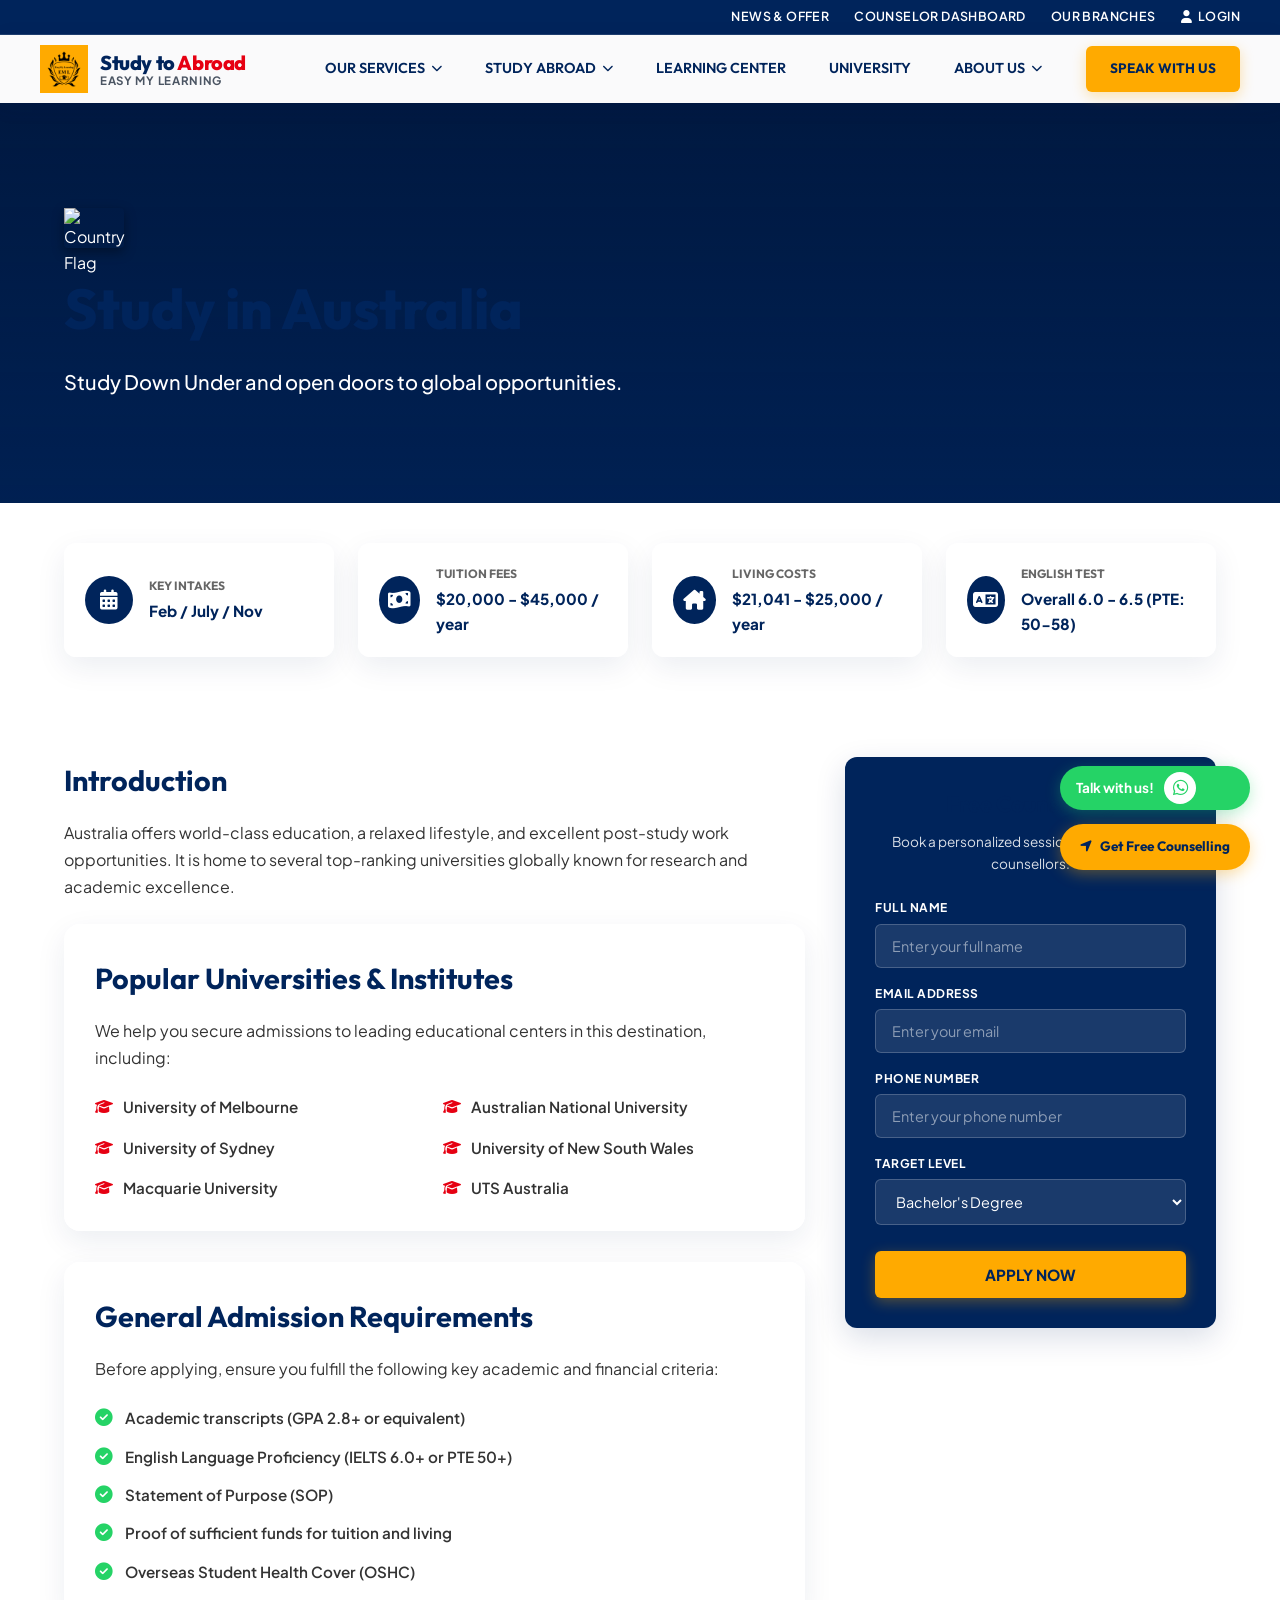
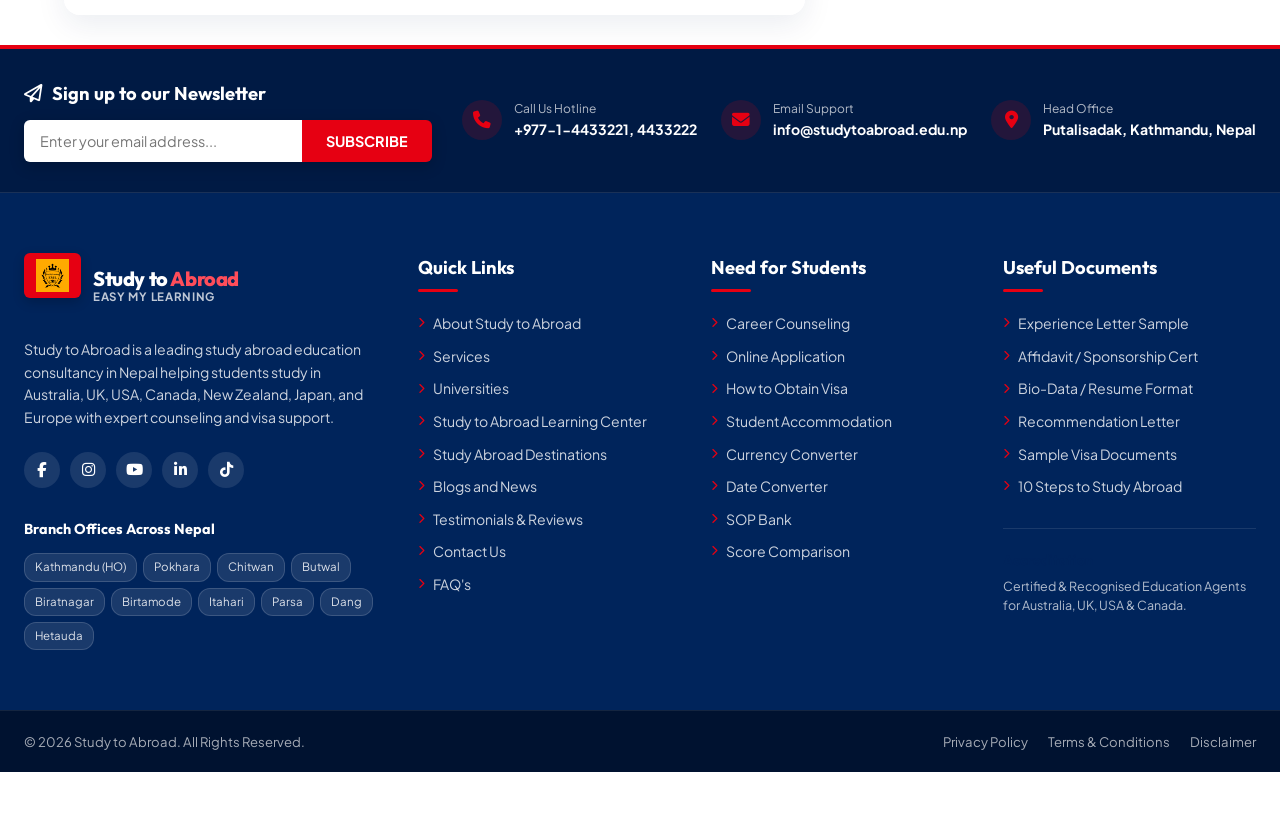
==== commit 3b209215: "Update site branding, assets, and set CTA button colors to #FFaa00" ====
--- a/destination.html
+++ b/destination.html
@@ -1,22 +1,30 @@
 <!DOCTYPE html>
 <html lang="en">
+
 <head>
     <meta charset="UTF-8">
     <meta name="viewport" content="width=device-width, initial-scale=1.0">
-    <meta name="description" content="Get expert counseling, university placement, and visa application support to study abroad.">
-    <title>Study Abroad | Cambridge Institute</title>
-    
+    <meta name="description"
+        content="Get expert counseling, university placement, and visa application support to study abroad.">
+    <title>Study to Abroad | Study Abroad Opportunities</title>
+
+    <!-- Favicon / Tab Icon -->
+    <link rel="icon" type="image/x-icon" href="assets/images/favicon.ico">
+    <link rel="apple-touch-icon" href="assets/images/favicon.ico">
+
     <!-- Google Fonts -->
     <link rel="preconnect" href="https://fonts.googleapis.com">
     <link rel="preconnect" href="https://fonts.gstatic.com" crossorigin>
-    <link href="https://fonts.googleapis.com/css2?family=Outfit:wght@300;400;500;600;700;800&family=Plus+Jakarta+Sans:wght@300;400;500;600;700;800&display=swap" rel="stylesheet">
-    
+    <link
+        href="https://fonts.googleapis.com/css2?family=Outfit:wght@300;400;500;600;700;800&family=Plus+Jakarta+Sans:wght@300;400;500;600;700;800&display=swap"
+        rel="stylesheet">
+
     <!-- Font Awesome Icons -->
     <link rel="stylesheet" href="https://cdnjs.cloudflare.com/ajax/libs/font-awesome/6.4.0/css/all.min.css">
-    
+
     <!-- Custom CSS -->
     <link rel="stylesheet" href="css/style.css?v=1.2">
-    
+
     <style>
         /* Destination Template Specific Styles */
         .dest-hero-section {
@@ -257,7 +265,8 @@
             letter-spacing: 0.5px;
         }
 
-        .sticky-form-card input, .sticky-form-card select {
+        .sticky-form-card input,
+        .sticky-form-card select {
             padding: 12px 16px;
             border: 1.5px solid rgba(255, 255, 255, 0.2);
             border-radius: 6px;
@@ -270,7 +279,8 @@
             color: rgba(255, 255, 255, 0.5);
         }
 
-        .sticky-form-card input:focus, .sticky-form-card select:focus {
+        .sticky-form-card input:focus,
+        .sticky-form-card select:focus {
             outline: none;
             border-color: var(--bg-white);
             background-color: rgba(255, 255, 255, 0.15);
@@ -282,30 +292,35 @@
         }
 
         .sticky-submit-btn {
-            background-color: var(--brand-red);
-            color: var(--bg-white);
+            background-color: #FFaa00;
+            color: #00245B;
             width: 100%;
             padding: 14px;
             border-radius: 6px;
             font-weight: 750;
             font-size: 0.95rem;
             margin-top: 10px;
+            box-shadow: 0 4px 14px rgba(255, 170, 0, 0.32);
             transition: var(--transition-smooth);
             text-align: center;
         }
 
         .sticky-submit-btn:hover {
-            background-color: var(--brand-red-hover);
+            background-color: #e69900;
+            color: #00245B;
             transform: translateY(-1px);
+            box-shadow: 0 6px 18px rgba(255, 170, 0, 0.42);
         }
 
         @media (max-width: 1024px) {
             .dest-stats-grid {
                 grid-template-columns: 1fr 1fr;
             }
+
             .dest-content-layout {
                 grid-template-columns: 1fr;
             }
+
             .sticky-form-card {
                 position: relative;
                 top: 0;
@@ -317,15 +332,18 @@
             .dest-stats-grid {
                 grid-template-columns: 1fr;
             }
+
             .dest-hero-title {
                 font-size: 2.5rem;
             }
+
             .dest-uni-list {
                 grid-template-columns: 1fr;
             }
         }
     </style>
 </head>
+
 <body>
 
 
@@ -344,59 +362,92 @@
     <!-- Sticky Main Navigation Header -->
     <header class="main-navigation-header">
         <div class="nav-container">
-            <a href="index.html" class="logo-icon-svg">
-                <img src="assets/images/logo.png" alt="Cambridge Institute Logo">
+            <a href="index.html" class="logo-icon-svg" aria-label="Study to Abroad Home">
+                <img src="assets/images/favicon.ico" alt="Easy My Learning Logo">
+                <span class="logo-text-group">
+                    <span class="logo-main-text">Study to <span>Abroad</span></span>
+                    <span class="logo-sub-text">Easy My Learning</span>
+                </span>
             </a>
 
             <!-- Navigation Links -->
             <nav class="nav-menu-bar">
                 <ul class="nav-menu-links">
                     <li class="nav-menu-item has-mega-menu">
-                        <a href="index.html#services" class="nav-menu-link">OUR SERVICES <i class="fa-solid fa-chevron-down"></i></a>
+                        <a href="index.html#services" class="nav-menu-link">OUR SERVICES <i
+                                class="fa-solid fa-chevron-down"></i></a>
                         <div class="nav-mega-menu services-mega-menu">
                             <div class="services-mega-container">
                                 <div class="services-mega-left">
-                                    <h2 class="services-mega-title">Our <span class="highlight-red-text">Services</span></h2>
+                                    <h2 class="services-mega-title">Our <span class="highlight-red-text">Services</span>
+                                    </h2>
                                     <p class="services-mega-desc">
-                                        Cambridge Institute offers student-focused international education services designed to support every step of your journey through expert guidance, preparation support, and global academic opportunities.
+                                        Study to Abroad offers student-focused international education services designed
+                                        to support every step of your journey through expert guidance, preparation
+                                        support, and global academic opportunities.
                                     </p>
                                 </div>
                                 <div class="services-mega-right">
                                     <ul class="services-mega-list">
-                                        <li><a href="index.html#services"><i class="fa-solid fa-chevron-right"></i> Study Abroad Counselling</a></li>
-                                        <li><a href="index.html#services"><i class="fa-solid fa-chevron-right"></i> University Application Support</a></li>
-                                        <li><a href="index.html#services"><i class="fa-solid fa-chevron-right"></i> Scholarship Guidance</a></li>
-                                        <li><a href="index.html#services"><i class="fa-solid fa-chevron-right"></i> Visa Assistance</a></li>
-                                        <li><a href="index.html#services"><i class="fa-solid fa-chevron-right"></i> Pre-Departure & Accommodation</a></li>
-                                        <li><a href="learning-center.html"><i class="fa-solid fa-chevron-right"></i> Test Preparation & Coaching</a></li>
+                                        <li><a href="index.html#services"><i class="fa-solid fa-chevron-right"></i>
+                                                Study Abroad Counselling</a></li>
+                                        <li><a href="index.html#services"><i class="fa-solid fa-chevron-right"></i>
+                                                University Application Support</a></li>
+                                        <li><a href="index.html#services"><i class="fa-solid fa-chevron-right"></i>
+                                                Scholarship Guidance</a></li>
+                                        <li><a href="index.html#services"><i class="fa-solid fa-chevron-right"></i> Visa
+                                                Assistance</a></li>
+                                        <li><a href="index.html#services"><i class="fa-solid fa-chevron-right"></i>
+                                                Pre-Departure & Accommodation</a></li>
+                                        <li><a href="learning-center.html"><i class="fa-solid fa-chevron-right"></i>
+                                                Test Preparation & Coaching</a></li>
                                     </ul>
                                 </div>
                             </div>
                         </div>
                     </li>
                     <li class="nav-menu-item has-mega-menu">
-                        <a href="destination.html?country=australia" class="nav-menu-link">STUDY ABROAD <i class="fa-solid fa-chevron-down"></i></a>
+                        <a href="destination.html?country=australia" class="nav-menu-link">STUDY ABROAD <i
+                                class="fa-solid fa-chevron-down"></i></a>
                         <div class="nav-mega-menu">
                             <div class="mega-menu-container">
                                 <div class="mega-menu-grid">
-                                    <a href="destination.html?country=australia" class="mega-menu-item"><img src="https://flagcdn.com/w80/au.png" alt="Australia"> Australia</a>
-                                    <a href="destination.html?country=usa" class="mega-menu-item"><img src="https://flagcdn.com/w80/us.png" alt="USA"> USA</a>
-                                    <a href="destination.html?country=newzealand" class="mega-menu-item"><img src="https://flagcdn.com/w80/nz.png" alt="New Zealand"> New Zealand</a>
-                                    <a href="destination.html?country=canada" class="mega-menu-item"><img src="https://flagcdn.com/w80/ca.png" alt="Canada"> Canada</a>
-                                    <a href="destination.html?country=uk" class="mega-menu-item"><img src="https://flagcdn.com/w80/gb.png" alt="UK"> United Kingdom</a>
-                                    <a href="destination.html?country=denmark" class="mega-menu-item"><img src="https://flagcdn.com/w80/dk.png" alt="Denmark"> Denmark</a>
-                                    <a href="destination.html?country=ireland" class="mega-menu-item"><img src="https://flagcdn.com/w80/ie.png" alt="Ireland"> Ireland</a>
-                                    <a href="destination.html?country=japan" class="mega-menu-item"><img src="https://flagcdn.com/w80/jp.png" alt="Japan"> Japan</a>
-                                    <a href="destination.html?country=korea" class="mega-menu-item"><img src="https://flagcdn.com/w80/kr.png" alt="South Korea"> South Korea</a>
-                                    <a href="destination.html?country=germany" class="mega-menu-item"><img src="https://flagcdn.com/w80/de.png" alt="Germany"> Germany</a>
-                                    <a href="destination.html?country=france" class="mega-menu-item"><img src="https://flagcdn.com/w80/fr.png" alt="France"> France</a>
-                                    <a href="destination.html?country=switzerland" class="mega-menu-item"><img src="https://flagcdn.com/w80/ch.png" alt="Switzerland"> Switzerland</a>
-                                    <a href="destination.html?country=netherlands" class="mega-menu-item"><img src="https://flagcdn.com/w80/nl.png" alt="Netherlands"> Netherlands</a>
-                                    <a href="destination.html?country=finland" class="mega-menu-item"><img src="https://flagcdn.com/w80/fi.png" alt="Finland"> Finland</a>
-                                    <a href="destination.html?country=malaysia" class="mega-menu-item"><img src="https://flagcdn.com/w80/my.png" alt="Malaysia"> Malaysia</a>
-                                    <a href="destination.html?country=thailand" class="mega-menu-item"><img src="https://flagcdn.com/w80/th.png" alt="Thailand"> Thailand</a>
-                                    <a href="destination.html?country=india" class="mega-menu-item"><img src="https://flagcdn.com/w80/in.png" alt="India"> India</a>
-                                    <a href="destination.html?country=uae" class="mega-menu-item"><img src="https://flagcdn.com/w80/ae.png" alt="UAE"> UAE</a>
+                                    <a href="destination.html?country=australia" class="mega-menu-item"><img
+                                            src="https://flagcdn.com/w80/au.png" alt="Australia"> Australia</a>
+                                    <a href="destination.html?country=usa" class="mega-menu-item"><img
+                                            src="https://flagcdn.com/w80/us.png" alt="USA"> USA</a>
+                                    <a href="destination.html?country=newzealand" class="mega-menu-item"><img
+                                            src="https://flagcdn.com/w80/nz.png" alt="New Zealand"> New Zealand</a>
+                                    <a href="destination.html?country=canada" class="mega-menu-item"><img
+                                            src="https://flagcdn.com/w80/ca.png" alt="Canada"> Canada</a>
+                                    <a href="destination.html?country=uk" class="mega-menu-item"><img
+                                            src="https://flagcdn.com/w80/gb.png" alt="UK"> United Kingdom</a>
+                                    <a href="destination.html?country=denmark" class="mega-menu-item"><img
+                                            src="https://flagcdn.com/w80/dk.png" alt="Denmark"> Denmark</a>
+                                    <a href="destination.html?country=ireland" class="mega-menu-item"><img
+                                            src="https://flagcdn.com/w80/ie.png" alt="Ireland"> Ireland</a>
+                                    <a href="destination.html?country=japan" class="mega-menu-item"><img
+                                            src="https://flagcdn.com/w80/jp.png" alt="Japan"> Japan</a>
+                                    <a href="destination.html?country=korea" class="mega-menu-item"><img
+                                            src="https://flagcdn.com/w80/kr.png" alt="South Korea"> South Korea</a>
+                                    <a href="destination.html?country=germany" class="mega-menu-item"><img
+                                            src="https://flagcdn.com/w80/de.png" alt="Germany"> Germany</a>
+                                    <a href="destination.html?country=france" class="mega-menu-item"><img
+                                            src="https://flagcdn.com/w80/fr.png" alt="France"> France</a>
+                                    <a href="destination.html?country=switzerland" class="mega-menu-item"><img
+                                            src="https://flagcdn.com/w80/ch.png" alt="Switzerland"> Switzerland</a>
+                                    <a href="destination.html?country=netherlands" class="mega-menu-item"><img
+                                            src="https://flagcdn.com/w80/nl.png" alt="Netherlands"> Netherlands</a>
+                                    <a href="destination.html?country=finland" class="mega-menu-item"><img
+                                            src="https://flagcdn.com/w80/fi.png" alt="Finland"> Finland</a>
+                                    <a href="destination.html?country=malaysia" class="mega-menu-item"><img
+                                            src="https://flagcdn.com/w80/my.png" alt="Malaysia"> Malaysia</a>
+                                    <a href="destination.html?country=thailand" class="mega-menu-item"><img
+                                            src="https://flagcdn.com/w80/th.png" alt="Thailand"> Thailand</a>
+                                    <a href="destination.html?country=india" class="mega-menu-item"><img
+                                            src="https://flagcdn.com/w80/in.png" alt="India"> India</a>
+                                    <a href="destination.html?country=uae" class="mega-menu-item"><img
+                                            src="https://flagcdn.com/w80/ae.png" alt="UAE"> UAE</a>
                                 </div>
                             </div>
                         </div>
@@ -408,9 +459,10 @@
                         <a href="universities.html" class="nav-menu-link">UNIVERSITY</a>
                     </li>
                     <li class="nav-menu-item has-dropdown">
-                        <a href="index.html#about" class="nav-menu-link">ABOUT US <i class="fa-solid fa-chevron-down"></i></a>
+                        <a href="index.html#about" class="nav-menu-link">ABOUT US <i
+                                class="fa-solid fa-chevron-down"></i></a>
                         <ul class="nav-submenu">
-                            <li><a href="index.html#about">About Cambridge</a></li>
+                            <li><a href="index.html#about">About Study to Abroad</a></li>
                             <li><a href="index.html#why-choose-us">Why Choose Us</a></li>
                             <li><a href="index.html#our-team">Our Team</a></li>
                             <li><a href="index.html#testimonials">Student Stories</a></li>
@@ -422,7 +474,7 @@
             <!-- Right Header CTA Buttons -->
             <div class="nav-actions-block">
                 <a href="index.html#application-form-section" class="speak-with-us-btn">SPEAK WITH US</a>
-                
+
                 <!-- Hamburger Menu Icon -->
                 <button class="nav-hamburger-toggle" aria-label="Toggle Navigation">
                     <span></span>
@@ -435,7 +487,8 @@
     <!-- Dynamic Hero Section -->
     <section class="dest-hero-section" id="dest-hero">
         <div class="dest-hero-container">
-            <img src="" alt="Country Flag" class="dest-hero-flag-img" id="dest-flag-img" style="width: 60px; height: 40px; object-fit: cover; border-radius: 4px; box-shadow: 0 4px 12px rgba(0,0,0,0.35); margin-bottom: 16px; display: block;">
+            <img src="" alt="Country Flag" class="dest-hero-flag-img" id="dest-flag-img"
+                style="width: 60px; height: 40px; object-fit: cover; border-radius: 4px; box-shadow: 0 4px 12px rgba(0,0,0,0.35); margin-bottom: 16px; display: block;">
             <h1 class="dest-hero-title" id="dest-title">Study in Australia</h1>
             <p class="dest-hero-tagline" id="dest-tagline">Study Down Under and open doors to global opportunities.</p>
         </div>
@@ -485,8 +538,10 @@
             <!-- Left Info Block -->
             <div class="dest-main-text">
                 <h3>Introduction</h3>
-                <p id="dest-intro">Australia offers world-class education, a relaxed lifestyle, and excellent post-study work opportunities. It is home to several top-ranking universities globally known for research and academic excellence.</p>
-                
+                <p id="dest-intro">Australia offers world-class education, a relaxed lifestyle, and excellent post-study
+                    work opportunities. It is home to several top-ranking universities globally known for research and
+                    academic excellence.</p>
+
                 <!-- Popular Universities -->
                 <div class="dest-card-block">
                     <h3>Popular Universities & Institutes</h3>
@@ -511,7 +566,7 @@
                 <div class="sticky-form-card">
                     <h4>Free Counselling</h4>
                     <p>Book a personalized session with our expert counsellors.</p>
-                    
+
                     <form id="dest-inquiry-form">
                         <div class="form-group">
                             <label for="side-fullname">Full Name</label>
@@ -538,325 +593,383 @@
                 </div>
             </div>
         </div>
-    <!-- Sticky Floating Badges (Bottom Right WhatsApp widget & Get free counseling button) -->
-    <div class="sticky-widgets-container">
-        <!-- WhatsApp Talk With Us badge -->
-        <a href="https://wa.me/9779709223262" target="_blank" class="whatsapp-sticky-badge" aria-label="Chat on WhatsApp">
-            <span class="whatsapp-text">Talk with us!</span>
-            <div class="whatsapp-circle-icon"><i class="fa-brands fa-whatsapp"></i></div>
-        </a>
-
-        <!-- Quick Sticky Counselling form popup trigger -->
-        <a href="index.html#application-form-section" class="counselling-sticky-badge">
-            <i class="fa-solid fa-location-arrow"></i> Get Free Counselling
-        </a>
-    </div>
-
-    <!-- Footer Section -->
-    <footer class="footer-layout-section">
-        <!-- Top Contact & Newsletter Bar -->
-        <div class="footer-top-bar">
-            <div class="section-container footer-top-container">
-                <!-- Newsletter Signup -->
-                <div class="footer-newsletter-block">
-                    <h3 class="newsletter-title"><i class="fa-regular fa-paper-plane"></i> Sign up to our Newsletter</h3>
-                    <form id="footer-newsletter-form" class="newsletter-form">
-                        <input type="email" placeholder="Enter your email address..." required>
-                        <button type="submit" class="newsletter-btn">Subscribe</button>
-                    </form>
-                </div>
-
-                <!-- Header Info Badges -->
-                <div class="footer-header-contacts">
-                    <div class="f-contact-item">
-                        <i class="fa-solid fa-phone"></i>
-                        <div>
-                            <span>Call Us Hotline</span>
-                            <strong>+977-1-4433221, 4433222</strong>
-                        </div>
-                    </div>
-                    <div class="f-contact-item">
-                        <i class="fa-solid fa-envelope"></i>
-                        <div>
-                            <span>Email Support</span>
-                            <strong>info@cambridge.edu.np</strong>
-                        </div>
-                    </div>
-                    <div class="f-contact-item">
-                        <i class="fa-solid fa-location-dot"></i>
-                        <div>
-                            <span>Head Office</span>
-                            <strong>Putalisadak, Kathmandu, Nepal</strong>
-                        </div>
-                    </div>
-                </div>
-            </div>
+        <!-- Sticky Floating Badges (Bottom Right WhatsApp widget & Get free counseling button) -->
+        <div class="sticky-widgets-container">
+            <!-- WhatsApp Talk With Us badge -->
+            <a href="https://wa.me/9779709223262" target="_blank" class="whatsapp-sticky-badge"
+                aria-label="Chat on WhatsApp">
+                <span class="whatsapp-text">Talk with us!</span>
+                <div class="whatsapp-circle-icon"><i class="fa-brands fa-whatsapp"></i></div>
+            </a>
+
+            <!-- Quick Sticky Counselling form popup trigger -->
+            <a href="index.html#application-form-section" class="counselling-sticky-badge">
+                <i class="fa-solid fa-location-arrow"></i> Get Free Counselling
+            </a>
         </div>
 
-        <!-- Main Footer Links Grid -->
-        <div class="footer-main-body">
-            <div class="section-container footer-grid-4cols">
-                <!-- Col 1: Brand & Branches -->
-                <div class="footer-brand-col">
-                    <a href="index.html" class="footer-logo-link">
-                        <img src="assets/images/logo.png" alt="Cambridge Institute Logo" class="footer-logo">
-                    </a>
-                    <p class="footer-brand-desc">
-                        Cambridge Institute is a leading study abroad education consultancy in Nepal helping students study in Australia, UK, USA, Canada, New Zealand, Japan, and Europe with expert counseling and visa support.
-                    </p>
-
-                    <div class="footer-social-row">
-                        <a href="#" aria-label="Facebook"><i class="fa-brands fa-facebook-f"></i></a>
-                        <a href="#" aria-label="Instagram"><i class="fa-brands fa-instagram"></i></a>
-                        <a href="#" aria-label="YouTube"><i class="fa-brands fa-youtube"></i></a>
-                        <a href="#" aria-label="LinkedIn"><i class="fa-brands fa-linkedin-in"></i></a>
-                        <a href="#" aria-label="TikTok"><i class="fa-brands fa-tiktok"></i></a>
-                    </div>
-
-                    <div class="footer-branches-tag-cloud">
-                        <h4>Branch Offices Across Nepal</h4>
-                        <div class="branches-badges">
-                            <span>Kathmandu (HO)</span>
-                            <span>Pokhara</span>
-                            <span>Chitwan</span>
-                            <span>Butwal</span>
-                            <span>Biratnagar</span>
-                            <span>Birtamode</span>
-                            <span>Itahari</span>
-                            <span>Parsa</span>
-                            <span>Dang</span>
-                            <span>Hetauda</span>
-                        </div>
-                    </div>
-                </div>
-
-                <!-- Col 2: Quick Links -->
-                <div class="footer-links-col">
-                    <h3>Quick Links</h3>
-                    <ul>
-                        <li><a href="index.html#about"><i class="fa-solid fa-chevron-right"></i> About Cambridge</a></li>
-                        <li><a href="index.html#services"><i class="fa-solid fa-chevron-right"></i> Services</a></li>
-                        <li><a href="index.html#universities"><i class="fa-solid fa-chevron-right"></i> Universities</a></li>
-                        <li><a href="learning-center.html"><i class="fa-solid fa-chevron-right"></i> Cambridge Learning Center</a></li>
-                        <li><a href="destination.html?country=australia"><i class="fa-solid fa-chevron-right"></i> Study Abroad Destinations</a></li>
-                        <li><a href="index.html#news-offers"><i class="fa-solid fa-chevron-right"></i> Blogs and News</a></li>
-                        <li><a href="index.html#testimonials"><i class="fa-solid fa-chevron-right"></i> Testimonials & Reviews</a></li>
-                        <li><a href="index.html#our-branches"><i class="fa-solid fa-chevron-right"></i> Contact Us</a></li>
-                        <li><a href="#faq"><i class="fa-solid fa-chevron-right"></i> FAQ's</a></li>
-                    </ul>
-                </div>
-
-                <!-- Col 3: Need for Students -->
-                <div class="footer-links-col">
-                    <h3>Need for Students</h3>
-                    <ul>
-                        <li><a href="index.html#services"><i class="fa-solid fa-chevron-right"></i> Career Counseling</a></li>
-                        <li><a href="index.html#application-form-section"><i class="fa-solid fa-chevron-right"></i> Online Application</a></li>
-                        <li><a href="destination.html?country=australia"><i class="fa-solid fa-chevron-right"></i> How to Obtain Visa</a></li>
-                        <li><a href="index.html#services"><i class="fa-solid fa-chevron-right"></i> Student Accommodation</a></li>
-                        <li><a href="#currency" class="link-f-utility" data-tab="currency"><i class="fa-solid fa-chevron-right"></i> Currency Converter</a></li>
-                        <li><a href="#date" class="link-f-utility" data-tab="date"><i class="fa-solid fa-chevron-right"></i> Date Converter</a></li>
-                        <li><a href="#sop" class="link-f-utility" data-tab="sop"><i class="fa-solid fa-chevron-right"></i> SOP Bank</a></li>
-                        <li><a href="#score" class="link-f-utility" data-tab="score"><i class="fa-solid fa-chevron-right"></i> Score Comparison</a></li>
-                    </ul>
-                </div>
-
-                <!-- Col 4: Useful Documents -->
-                <div class="footer-links-col">
-                    <h3>Useful Documents</h3>
-                    <ul>
-                        <li><a href="#sop" class="link-f-utility" data-tab="sop"><i class="fa-solid fa-chevron-right"></i> Experience Letter Sample</a></li>
-                        <li><a href="#sop" class="link-f-utility" data-tab="sop"><i class="fa-solid fa-chevron-right"></i> Affidavit / Sponsorship Cert</a></li>
-                        <li><a href="#sop" class="link-f-utility" data-tab="sop"><i class="fa-solid fa-chevron-right"></i> Bio-Data / Resume Format</a></li>
-                        <li><a href="#sop" class="link-f-utility" data-tab="sop"><i class="fa-solid fa-chevron-right"></i> Recommendation Letter</a></li>
-                        <li><a href="#sop" class="link-f-utility" data-tab="sop"><i class="fa-solid fa-chevron-right"></i> Sample Visa Documents</a></li>
-                        <li><a href="index.html#services"><i class="fa-solid fa-chevron-right"></i> 10 Steps to Study Abroad</a></li>
-                    </ul>
-
-                    <div class="footer-accreditation-block">
-                        <h4>Accreditation</h4>
-                        <p>Certified & Recognised Education Agents for Australia, UK, USA & Canada.</p>
+        <!-- Footer Section -->
+        <footer class="footer-layout-section">
+            <!-- Top Contact & Newsletter Bar -->
+            <div class="footer-top-bar">
+                <div class="section-container footer-top-container">
+                    <!-- Newsletter Signup -->
+                    <div class="footer-newsletter-block">
+                        <h3 class="newsletter-title"><i class="fa-regular fa-paper-plane"></i> Sign up to our Newsletter
+                        </h3>
+                        <form id="footer-newsletter-form" class="newsletter-form">
+                            <input type="email" placeholder="Enter your email address..." required>
+                            <button type="submit" class="newsletter-btn">Subscribe</button>
+                        </form>
+                    </div>
+
+                    <!-- Header Info Badges -->
+                    <div class="footer-header-contacts">
+                        <div class="f-contact-item">
+                            <i class="fa-solid fa-phone"></i>
+                            <div>
+                                <span>Call Us Hotline</span>
+                                <strong>+977-1-4433221, 4433222</strong>
+                            </div>
+                        </div>
+                        <div class="f-contact-item">
+                            <i class="fa-solid fa-envelope"></i>
+                            <div>
+                                <span>Email Support</span>
+                                <strong>info@studytoabroad.edu.np</strong>
+                            </div>
+                        </div>
+                        <div class="f-contact-item">
+                            <i class="fa-solid fa-location-dot"></i>
+                            <div>
+                                <span>Head Office</span>
+                                <strong>Putalisadak, Kathmandu, Nepal</strong>
+                            </div>
+                        </div>
+                    </div>
+                </div>
+            </div>
+
+            <!-- Main Footer Links Grid -->
+            <div class="footer-main-body">
+                <div class="section-container footer-grid-4cols">
+                    <!-- Col 1: Brand & Branches -->
+                    <div class="footer-brand-col">
+                        <a href="index.html" class="footer-logo-link" aria-label="Study to Abroad Home">
+                            <img src="assets/images/favicon.ico" alt="Easy My Learning Logo" class="footer-logo">
+                            <span class="logo-text-group">
+                                <span class="logo-main-text">Study to <span>Abroad</span></span>
+                                <span class="logo-sub-text">Easy My Learning</span>
+                            </span>
+                        </a>
+                        <p class="footer-brand-desc">
+                            Study to Abroad is a leading study abroad education consultancy in Nepal helping students
+                            study in Australia, UK, USA, Canada, New Zealand, Japan, and Europe with expert counseling
+                            and visa support.
+                        </p>
+
+                        <div class="footer-social-row">
+                            <a href="#" aria-label="Facebook"><i class="fa-brands fa-facebook-f"></i></a>
+                            <a href="#" aria-label="Instagram"><i class="fa-brands fa-instagram"></i></a>
+                            <a href="#" aria-label="YouTube"><i class="fa-brands fa-youtube"></i></a>
+                            <a href="#" aria-label="LinkedIn"><i class="fa-brands fa-linkedin-in"></i></a>
+                            <a href="#" aria-label="TikTok"><i class="fa-brands fa-tiktok"></i></a>
+                        </div>
+
+                        <div class="footer-branches-tag-cloud">
+                            <h4>Branch Offices Across Nepal</h4>
+                            <div class="branches-badges">
+                                <span>Kathmandu (HO)</span>
+                                <span>Pokhara</span>
+                                <span>Chitwan</span>
+                                <span>Butwal</span>
+                                <span>Biratnagar</span>
+                                <span>Birtamode</span>
+                                <span>Itahari</span>
+                                <span>Parsa</span>
+                                <span>Dang</span>
+                                <span>Hetauda</span>
+                            </div>
+                        </div>
+                    </div>
+
+                    <!-- Col 2: Quick Links -->
+                    <div class="footer-links-col">
+                        <h3>Quick Links</h3>
+                        <ul>
+                            <li><a href="index.html#about"><i class="fa-solid fa-chevron-right"></i> About Study to
+                                    Abroad</a></li>
+                            <li><a href="index.html#services"><i class="fa-solid fa-chevron-right"></i> Services</a>
+                            </li>
+                            <li><a href="index.html#universities"><i class="fa-solid fa-chevron-right"></i>
+                                    Universities</a></li>
+                            <li><a href="learning-center.html"><i class="fa-solid fa-chevron-right"></i> Study to Abroad
+                                    Learning Center</a></li>
+                            <li><a href="destination.html?country=australia"><i class="fa-solid fa-chevron-right"></i>
+                                    Study Abroad Destinations</a></li>
+                            <li><a href="index.html#news-offers"><i class="fa-solid fa-chevron-right"></i> Blogs and
+                                    News</a></li>
+                            <li><a href="index.html#testimonials"><i class="fa-solid fa-chevron-right"></i> Testimonials
+                                    & Reviews</a></li>
+                            <li><a href="index.html#our-branches"><i class="fa-solid fa-chevron-right"></i> Contact
+                                    Us</a></li>
+                            <li><a href="#faq"><i class="fa-solid fa-chevron-right"></i> FAQ's</a></li>
+                        </ul>
+                    </div>
+
+                    <!-- Col 3: Need for Students -->
+                    <div class="footer-links-col">
+                        <h3>Need for Students</h3>
+                        <ul>
+                            <li><a href="index.html#services"><i class="fa-solid fa-chevron-right"></i> Career
+                                    Counseling</a></li>
+                            <li><a href="index.html#application-form-section"><i class="fa-solid fa-chevron-right"></i>
+                                    Online Application</a></li>
+                            <li><a href="destination.html?country=australia"><i class="fa-solid fa-chevron-right"></i>
+                                    How to Obtain Visa</a></li>
+                            <li><a href="index.html#services"><i class="fa-solid fa-chevron-right"></i> Student
+                                    Accommodation</a></li>
+                            <li><a href="#currency" class="link-f-utility" data-tab="currency"><i
+                                        class="fa-solid fa-chevron-right"></i> Currency Converter</a></li>
+                            <li><a href="#date" class="link-f-utility" data-tab="date"><i
+                                        class="fa-solid fa-chevron-right"></i> Date Converter</a></li>
+                            <li><a href="#sop" class="link-f-utility" data-tab="sop"><i
+                                        class="fa-solid fa-chevron-right"></i> SOP Bank</a></li>
+                            <li><a href="#score" class="link-f-utility" data-tab="score"><i
+                                        class="fa-solid fa-chevron-right"></i> Score Comparison</a></li>
+                        </ul>
+                    </div>
+
+                    <!-- Col 4: Useful Documents -->
+                    <div class="footer-links-col">
+                        <h3>Useful Documents</h3>
+                        <ul>
+                            <li><a href="#sop" class="link-f-utility" data-tab="sop"><i
+                                        class="fa-solid fa-chevron-right"></i> Experience Letter Sample</a></li>
+                            <li><a href="#sop" class="link-f-utility" data-tab="sop"><i
+                                        class="fa-solid fa-chevron-right"></i> Affidavit / Sponsorship Cert</a></li>
+                            <li><a href="#sop" class="link-f-utility" data-tab="sop"><i
+                                        class="fa-solid fa-chevron-right"></i> Bio-Data / Resume Format</a></li>
+                            <li><a href="#sop" class="link-f-utility" data-tab="sop"><i
+                                        class="fa-solid fa-chevron-right"></i> Recommendation Letter</a></li>
+                            <li><a href="#sop" class="link-f-utility" data-tab="sop"><i
+                                        class="fa-solid fa-chevron-right"></i> Sample Visa Documents</a></li>
+                            <li><a href="index.html#services"><i class="fa-solid fa-chevron-right"></i> 10 Steps to
+                                    Study Abroad</a></li>
+                        </ul>
+
+                        <div class="footer-accreditation-block">
+                            <h4>Accreditation</h4>
+                            <p>Certified & Recognised Education Agents for Australia, UK, USA & Canada.</p>
+                        </div>
+                    </div>
+                </div>
+            </div>
+
+            <!-- Footer Bottom Bar -->
+            <div class="footer-bottom-bar">
+                <div class="section-container flex-bottom-bar">
+                    <p>&copy; 2026 Study to Abroad. All Rights Reserved.</p>
+                    <div class="bottom-policy-links">
+                        <a href="#">Privacy Policy</a>
+                        <a href="#">Terms & Conditions</a>
+                        <a href="#">Disclaimer</a>
+                    </div>
+                </div>
+            </div>
+        </footer>
+
+        <!-- Off-Canvas Navigation Drawer -->
+        <div id="side-navigation-drawer" class="side-drawer-overlay">
+            <div class="side-drawer-content">
+                <div class="side-drawer-header">
+                    <div class="drawer-logo">
+                        <a href="index.html" class="drawer-logo" aria-label="Study to Abroad Home">
+                            <img src="assets/images/favicon.ico" alt="Easy My Learning Logo">
+                            <span class="logo-text-group">
+                                <span class="logo-main-text">Study to <span>Abroad</span></span>
+                                <span class="logo-sub-text">Easy My Learning</span>
+                            </span>
+                        </a>
+                    </div>
+                    <button class="close-drawer-btn" id="btn-close-drawer" aria-label="Close Menu">&times;</button>
+                </div>
+
+                <div class="side-drawer-body">
+                    <nav class="drawer-menu-nav">
+                        <ul class="drawer-menu-links">
+                            <li class="drawer-has-submenu">
+                                <div class="drawer-link-wrapper">
+                                    <a href="index.html#services" class="drawer-menu-link">OUR SERVICES</a>
+                                    <button class="drawer-submenu-toggle" aria-label="Toggle Submenu"><i
+                                            class="fa-solid fa-chevron-down"></i></button>
+                                </div>
+                                <ul class="drawer-submenu">
+                                    <li><a href="index.html#services" class="drawer-sub-link">Study Abroad
+                                            Counselling</a></li>
+                                    <li><a href="index.html#services" class="drawer-sub-link">University Application
+                                            Support</a></li>
+                                    <li><a href="index.html#services" class="drawer-sub-link">Scholarship Guidance</a>
+                                    </li>
+                                    <li><a href="index.html#services" class="drawer-sub-link">Visa Assistance</a></li>
+                                    <li><a href="index.html#services" class="drawer-sub-link">Pre-Departure &
+                                            Accommodation</a></li>
+                                </ul>
+                            </li>
+                            <li class="drawer-has-submenu">
+                                <div class="drawer-link-wrapper">
+                                    <a href="index.html#destinations" class="drawer-menu-link">STUDY ABROAD</a>
+                                    <button class="drawer-submenu-toggle" aria-label="Toggle Submenu"><i
+                                            class="fa-solid fa-chevron-down"></i></button>
+                                </div>
+                                <ul class="drawer-submenu drawer-grid-submenu">
+                                    <li><a href="destination.html?country=australia" class="drawer-sub-link"><img
+                                                src="https://flagcdn.com/w80/au.png" alt="Australia"> Australia</a></li>
+                                    <li><a href="destination.html?country=usa" class="drawer-sub-link"><img
+                                                src="https://flagcdn.com/w80/us.png" alt="USA"> USA</a></li>
+                                    <li><a href="destination.html?country=uk" class="drawer-sub-link"><img
+                                                src="https://flagcdn.com/w80/gb.png" alt="UK"> UK</a></li>
+                                    <li><a href="destination.html?country=canada" class="drawer-sub-link"><img
+                                                src="https://flagcdn.com/w80/ca.png" alt="Canada"> Canada</a></li>
+                                    <li><a href="destination.html?country=newzealand" class="drawer-sub-link"><img
+                                                src="https://flagcdn.com/w80/nz.png" alt="New Zealand"> New Zealand</a>
+                                    </li>
+                                    <li><a href="destination.html?country=japan" class="drawer-sub-link"><img
+                                                src="https://flagcdn.com/w80/jp.png" alt="Japan"> Japan</a></li>
+                                </ul>
+                            </li>
+                            <li><a href="learning-center.html" class="drawer-menu-link">LEARNING CENTER</a></li>
+                            <li><a href="universities.html" class="drawer-menu-link">UNIVERSITY</a></li>
+                            <li class="drawer-has-submenu">
+                                <div class="drawer-link-wrapper">
+                                    <a href="index.html#about" class="drawer-menu-link">ABOUT US</a>
+                                    <button class="drawer-submenu-toggle" aria-label="Toggle Submenu"><i
+                                            class="fa-solid fa-chevron-down"></i></button>
+                                </div>
+                                <ul class="drawer-submenu">
+                                    <li><a href="index.html#about" class="drawer-sub-link">About Study to Abroad</a>
+                                    </li>
+                                    <li><a href="index.html#why-choose-us" class="drawer-sub-link">Why Choose Us</a>
+                                    </li>
+                                    <li><a href="index.html#our-team" class="drawer-sub-link">Our Team</a></li>
+                                    <li><a href="index.html#testimonials" class="drawer-sub-link">Student Stories</a>
+                                    </li>
+                                </ul>
+                            </li>
+                            <li><a href="index.html#our-branches" class="drawer-menu-link">OUR BRANCHES</a></li>
+                        </ul>
+                    </nav>
+
+                    <div class="drawer-contact-info">
+                        <h4>Contact Us</h4>
+                        <p><i class="fa-solid fa-location-dot"></i> Putalisadak, Kathmandu, Nepal</p>
+                        <p><i class="fa-solid fa-phone"></i> +977-1-4433221, 4433222</p>
+                        <p><i class="fa-solid fa-envelope"></i> info@studytoabroad.edu.np</p>
+                    </div>
+
+                    <div class="drawer-socials">
+                        <a href="#" class="social-circle-icon"><i class="fa-brands fa-facebook-f"></i></a>
+                        <a href="#" class="social-circle-icon"><i class="fa-brands fa-instagram"></i></a>
+                        <a href="#" class="social-circle-icon"><i class="fa-brands fa-youtube"></i></a>
+                        <a href="#" class="social-circle-icon"><i class="fa-brands fa-linkedin-in"></i></a>
+                    </div>
+
+                    <div class="drawer-cta-action">
+                        <a href="index.html#application-form-section" class="speak-with-us-btn drawer-cta-btn">SPEAK
+                            WITH US</a>
                     </div>
                 </div>
             </div>
         </div>
 
-        <!-- Footer Bottom Bar -->
-        <div class="footer-bottom-bar">
-            <div class="section-container flex-bottom-bar">
-                <p>&copy; 2026 Cambridge Institute. All Rights Reserved.</p>
-                <div class="bottom-policy-links">
-                    <a href="#">Privacy Policy</a>
-                    <a href="#">Terms & Conditions</a>
-                    <a href="#">Disclaimer</a>
+
+        <!-- News and offers notification modal -->
+        <div class="custom-modal-overlay hidden" id="news-offers-modal">
+            <div class="custom-modal-box">
+                <button class="close-modal-x" id="close-news-modal">&times;</button>
+                <h3 class="modal-title-header"><i class="fa-solid fa-bullhorn"></i> News & Special Offers</h3>
+                <p class="modal-description-paragraph">Latest notices from Study to Abroad coaching classes and
+                    university visits.</p>
+                <div class="news-list-container">
+                    <div class="news-item-card">
+                        <span class="news-date">July 2026 Visit</span>
+                        <h4>University of Windsor Info Session</h4>
+                        <p>Meet Canadian university representatives at our Putalisadak office on July 25th, 2:00 PM
+                            onwards. Bring your transcripts for profile assessment.</p>
+                    </div>
+                    <div class="news-item-card">
+                        <span class="news-date">IELTS/PTE Discount</span>
+                        <h4>Monsoon Coaching Offer</h4>
+                        <p>Get a flat 30% off on all IELTS and PTE morning coaching batches. Free mock tests every
+                            Sunday. Code: MONSOON30.</p>
+                    </div>
                 </div>
             </div>
         </div>
-    </footer>
-
-    <!-- Off-Canvas Navigation Drawer -->
-    <div id="side-navigation-drawer" class="side-drawer-overlay">
-        <div class="side-drawer-content">
-            <div class="side-drawer-header">
-                <div class="drawer-logo">
-                    <img src="assets/images/logo.png" alt="Cambridge Institute Logo">
-                </div>
-                <button class="close-drawer-btn" id="btn-close-drawer" aria-label="Close Menu">&times;</button>
-            </div>
-            
-            <div class="side-drawer-body">
-                <nav class="drawer-menu-nav">
-                    <ul class="drawer-menu-links">
-                        <li class="drawer-has-submenu">
-                            <div class="drawer-link-wrapper">
-                                <a href="index.html#services" class="drawer-menu-link">OUR SERVICES</a>
-                                <button class="drawer-submenu-toggle" aria-label="Toggle Submenu"><i class="fa-solid fa-chevron-down"></i></button>
-                            </div>
-                            <ul class="drawer-submenu">
-                                <li><a href="index.html#services" class="drawer-sub-link">Study Abroad Counselling</a></li>
-                                <li><a href="index.html#services" class="drawer-sub-link">University Application Support</a></li>
-                                <li><a href="index.html#services" class="drawer-sub-link">Scholarship Guidance</a></li>
-                                <li><a href="index.html#services" class="drawer-sub-link">Visa Assistance</a></li>
-                                <li><a href="index.html#services" class="drawer-sub-link">Pre-Departure & Accommodation</a></li>
-                            </ul>
-                        </li>
-                        <li class="drawer-has-submenu">
-                            <div class="drawer-link-wrapper">
-                                <a href="index.html#destinations" class="drawer-menu-link">STUDY ABROAD</a>
-                                <button class="drawer-submenu-toggle" aria-label="Toggle Submenu"><i class="fa-solid fa-chevron-down"></i></button>
-                            </div>
-                            <ul class="drawer-submenu drawer-grid-submenu">
-                                <li><a href="destination.html?country=australia" class="drawer-sub-link"><img src="https://flagcdn.com/w80/au.png" alt="Australia"> Australia</a></li>
-                                <li><a href="destination.html?country=usa" class="drawer-sub-link"><img src="https://flagcdn.com/w80/us.png" alt="USA"> USA</a></li>
-                                <li><a href="destination.html?country=uk" class="drawer-sub-link"><img src="https://flagcdn.com/w80/gb.png" alt="UK"> UK</a></li>
-                                <li><a href="destination.html?country=canada" class="drawer-sub-link"><img src="https://flagcdn.com/w80/ca.png" alt="Canada"> Canada</a></li>
-                                <li><a href="destination.html?country=newzealand" class="drawer-sub-link"><img src="https://flagcdn.com/w80/nz.png" alt="New Zealand"> New Zealand</a></li>
-                                <li><a href="destination.html?country=japan" class="drawer-sub-link"><img src="https://flagcdn.com/w80/jp.png" alt="Japan"> Japan</a></li>
-                            </ul>
-                        </li>
-                        <li><a href="learning-center.html" class="drawer-menu-link">LEARNING CENTER</a></li>
-                        <li><a href="universities.html" class="drawer-menu-link">UNIVERSITY</a></li>
-                        <li class="drawer-has-submenu">
-                            <div class="drawer-link-wrapper">
-                                <a href="index.html#about" class="drawer-menu-link">ABOUT US</a>
-                                <button class="drawer-submenu-toggle" aria-label="Toggle Submenu"><i class="fa-solid fa-chevron-down"></i></button>
-                            </div>
-                            <ul class="drawer-submenu">
-                                <li><a href="index.html#about" class="drawer-sub-link">About Cambridge</a></li>
-                                <li><a href="index.html#why-choose-us" class="drawer-sub-link">Why Choose Us</a></li>
-                                <li><a href="index.html#our-team" class="drawer-sub-link">Our Team</a></li>
-                                <li><a href="index.html#testimonials" class="drawer-sub-link">Student Stories</a></li>
-                            </ul>
-                        </li>
-                        <li><a href="index.html#our-branches" class="drawer-menu-link">OUR BRANCHES</a></li>
-                    </ul>
-                </nav>
-                
-                <div class="drawer-contact-info">
-                    <h4>Contact Us</h4>
-                    <p><i class="fa-solid fa-location-dot"></i> Putalisadak, Kathmandu, Nepal</p>
-                    <p><i class="fa-solid fa-phone"></i> +977-1-4433221, 4433222</p>
-                    <p><i class="fa-solid fa-envelope"></i> info@cambridge.edu.np</p>
-                </div>
-                
-                <div class="drawer-socials">
-                    <a href="#" class="social-circle-icon"><i class="fa-brands fa-facebook-f"></i></a>
-                    <a href="#" class="social-circle-icon"><i class="fa-brands fa-instagram"></i></a>
-                    <a href="#" class="social-circle-icon"><i class="fa-brands fa-youtube"></i></a>
-                    <a href="#" class="social-circle-icon"><i class="fa-brands fa-linkedin-in"></i></a>
-                </div>
-                
-                <div class="drawer-cta-action">
-                    <a href="index.html#application-form-section" class="speak-with-us-btn drawer-cta-btn">SPEAK WITH US</a>
-                </div>
-            </div>
-        </div>
-    </div>
-
-
-    <!-- News and offers notification modal -->
-    <div class="custom-modal-overlay hidden" id="news-offers-modal">
-        <div class="custom-modal-box">
-            <button class="close-modal-x" id="close-news-modal">&times;</button>
-            <h3 class="modal-title-header"><i class="fa-solid fa-bullhorn"></i> News & Special Offers</h3>
-            <p class="modal-description-paragraph">Latest notices from Cambridge Institute coaching classes and university visits.</p>
-            <div class="news-list-container">
-                <div class="news-item-card">
-                    <span class="news-date">July 2026 Visit</span>
-                    <h4>University of Windsor Info Session</h4>
-                    <p>Meet Canadian university representatives at our Putalisadak office on July 25th, 2:00 PM onwards. Bring your transcripts for profile assessment.</p>
-                </div>
-                <div class="news-item-card">
-                    <span class="news-date">IELTS/PTE Discount</span>
-                    <h4>Monsoon Coaching Offer</h4>
-                    <p>Get a flat 30% off on all IELTS and PTE morning coaching batches. Free mock tests every Sunday. Code: MONSOON30.</p>
-                </div>
-            </div>
-        </div>
-    </div>
-
-    <!-- Destination detail page dynamic loading script -->
-    <script src="js/destination-data.js"></script>
-    <script>
-        document.addEventListener('DOMContentLoaded', () => {
-            // Parse target country from URL parameter
-            const urlParams = new URLSearchParams(window.location.search);
-            const countryKey = urlParams.get('country') || 'australia';
-            
-            const data = window.destinationData[countryKey];
-            if (!data) {
-                // Default fallback if not found
-                window.location.href = 'index.html';
-                return;
-            }
-
-            // Update title
-            document.title = `Study in ${data.name} | Cambridge Institute`;
-            
-            // Update hero
-            const hero = document.getElementById('dest-hero');
-            if (hero) hero.style.backgroundImage = `url('${data.banner}')`;
-            
-            document.getElementById('dest-flag-img').src = `https://flagcdn.com/w160/${data.flagCode}.png`;
-            document.getElementById('dest-title').textContent = `Study in ${data.name}`;
-            document.getElementById('dest-tagline').textContent = data.tagline;
-            
-            // Update stats
-            document.getElementById('stat-intakes').textContent = data.intakes;
-            document.getElementById('stat-fees').textContent = data.fees;
-            document.getElementById('stat-living').textContent = data.livingCost;
-            document.getElementById('stat-ielts').textContent = data.ielts;
-            
-            // Update intro
-            document.getElementById('dest-intro').textContent = data.intro;
-            
-            // Populate Universities
-            const uniList = document.getElementById('dest-unis');
-            uniList.innerHTML = '';
-            data.universities.forEach(uni => {
-                const li = document.createElement('li');
-                li.innerHTML = `<i class="fa-solid fa-graduation-cap"></i> ${uni}`;
-                uniList.appendChild(li);
+
+        <!-- Destination detail page dynamic loading script -->
+        <script src="js/destination-data.js"></script>
+        <script>
+            document.addEventListener('DOMContentLoaded', () => {
+                // Parse target country from URL parameter
+                const urlParams = new URLSearchParams(window.location.search);
+                const countryKey = urlParams.get('country') || 'australia';
+
+                const data = window.destinationData[countryKey];
+                if (!data) {
+                    // Default fallback if not found
+                    window.location.href = 'index.html';
+                    return;
+                }
+
+                // Update title
+                document.title = `Study in ${data.name} | Study to Abroad`;
+
+                // Update hero
+                const hero = document.getElementById('dest-hero');
+                if (hero) hero.style.backgroundImage = `url('${data.banner}')`;
+
+                document.getElementById('dest-flag-img').src = `https://flagcdn.com/w160/${data.flagCode}.png`;
+                document.getElementById('dest-title').textContent = `Study in ${data.name}`;
+                document.getElementById('dest-tagline').textContent = data.tagline;
+
+                // Update stats
+                document.getElementById('stat-intakes').textContent = data.intakes;
+                document.getElementById('stat-fees').textContent = data.fees;
+                document.getElementById('stat-living').textContent = data.livingCost;
+                document.getElementById('stat-ielts').textContent = data.ielts;
+
+                // Update intro
+                document.getElementById('dest-intro').textContent = data.intro;
+
+                // Populate Universities
+                const uniList = document.getElementById('dest-unis');
+                uniList.innerHTML = '';
+                data.universities.forEach(uni => {
+                    const li = document.createElement('li');
+                    li.innerHTML = `<i class="fa-solid fa-graduation-cap"></i> ${uni}`;
+                    uniList.appendChild(li);
+                });
+
+                // Populate Requirements
+                const reqList = document.getElementById('dest-reqs');
+                reqList.innerHTML = '';
+                data.requirements.forEach(req => {
+                    const li = document.createElement('li');
+                    li.innerHTML = `<i class="fa-solid fa-circle-check"></i> <span>${req}</span>`;
+                    reqList.appendChild(li);
+                });
+
+                // Bind Inquiry Form Submit
+                const inquiryForm = document.getElementById('dest-inquiry-form');
+                inquiryForm.addEventListener('submit', (e) => {
+                    e.preventDefault();
+                    alert(`Thank you! Your inquiry for Study in ${data.name} has been submitted successfully. A counselor will contact you shortly.`);
+                    inquiryForm.reset();
+                });
             });
-            
-            // Populate Requirements
-            const reqList = document.getElementById('dest-reqs');
-            reqList.innerHTML = '';
-            data.requirements.forEach(req => {
-                const li = document.createElement('li');
-                li.innerHTML = `<i class="fa-solid fa-circle-check"></i> <span>${req}</span>`;
-                reqList.appendChild(li);
-            });
-
-            // Bind Inquiry Form Submit
-            const inquiryForm = document.getElementById('dest-inquiry-form');
-            inquiryForm.addEventListener('submit', (e) => {
-                e.preventDefault();
-                alert(`Thank you! Your inquiry for Study in ${data.name} has been submitted successfully. A counselor will contact you shortly.`);
-                inquiryForm.reset();
-            });
-        });
-    </script>
-    <script type="module" src="js/main.js"></script>
+        </script>
+        <script type="module" src="js/main.js"></script>
 </body>
-</html>
+
+</html>
--- a/css/style.css
+++ b/css/style.css
@@ -1,11 +1,11 @@
 /* ==========================================
-   CAMBRIDGE INSTITUTE DESIGN SYSTEM
+   STUDY TO ABROAD DESIGN SYSTEM
    ========================================== */
 
 :root {
     --brand-blue: #00245B;       /* Navy Primary */
     --brand-blue-light: #e6edf7;
-    --brand-red: #E60012;        /* Cambridge Red Accent */
+    --brand-red: #E60012;        /* Study to Abroad Red Accent */
     --brand-red-hover: #c8000f;
     --brand-green: #25D366;      /* Success Accent */
     --text-dark: #333333;        /* Dark Body Text */
@@ -205,28 +205,85 @@
 }
 
 .logo-icon-svg {
-    display: flex;
-    align-items: center;
+    display: inline-flex;
+    align-items: center;
+    gap: 12px;
+    text-decoration: none;
     z-index: 10;
 }
 
 .logo-icon-svg img {
-   height: 44px;
+   height: 48px;
    width: auto;
    display: block;
-   background-color: var(--brand-red);
-   padding: 5px 10px;
-   border-radius: 4px;
+   object-fit: contain;
+   transition: transform 0.25s ease;
+}
+
+.logo-icon-svg:hover img {
+   transform: scale(1.05);
+}
+
+.logo-text-group {
+    display: flex;
+    flex-direction: column;
+    justify-content: center;
+    line-height: 1.15;
+}
+
+.logo-main-text {
+    font-family: var(--font-heading);
+    font-weight: 800;
+    font-size: 1.25rem;
+    color: var(--brand-blue);
+    letter-spacing: -0.02em;
+    white-space: nowrap;
+}
+
+.logo-main-text span {
+    color: var(--brand-red);
+}
+
+.logo-sub-text {
+    font-family: var(--font-body);
+    font-size: 0.72rem;
+    font-weight: 700;
+    color: #4b5563;
+    letter-spacing: 0.06em;
+    text-transform: uppercase;
+    white-space: nowrap;
+}
+
+.footer-logo-link {
+    display: inline-flex;
+    align-items: center;
+    gap: 12px;
+    text-decoration: none;
+    margin-bottom: 20px;
 }
 
 .footer-logo {
-    max-height: 45px;
+    max-height: 48px;
     width: auto;
     display: block;
-    background-color: var(--brand-red);
-    padding: 6px 12px;
-    border-radius: 4px;
-    margin-bottom: 20px;
+    background-color: #ffffff;
+    padding: 5px 8px;
+    border-radius: 8px;
+    box-shadow: 0 4px 12px rgba(0, 0, 0, 0.2);
+    margin-bottom: 0;
+}
+
+.footer-logo-link .logo-main-text {
+    color: #ffffff;
+    font-size: 1.25rem;
+}
+
+.footer-logo-link .logo-main-text span {
+    color: #ff4d5a;
+}
+
+.footer-logo-link .logo-sub-text {
+    color: rgba(255, 255, 255, 0.75);
 }
 
 /* Menu Links */
@@ -534,21 +591,23 @@
 }
 
 .speak-with-us-btn {
-    background-color: var(--brand-red);
-    color: var(--bg-white);
+    background-color: #FFaa00;
+    color: #00245B;
     font-family: var(--font-heading);
     font-weight: 700;
     font-size: 0.85rem;
     padding: 12px 24px;
     border-radius: 6px;
-    box-shadow: 0 4px 12px rgba(230, 0, 18, 0.2);
+    box-shadow: 0 4px 14px rgba(255, 170, 0, 0.32);
     display: inline-block;
     transition: var(--transition-smooth);
 }
 
 .speak-with-us-btn:hover {
-    background-color: var(--brand-red-hover);
+    background-color: #e69900;
+    color: #00245B;
     transform: translateY(-1px);
+    box-shadow: 0 6px 18px rgba(255, 170, 0, 0.42);
 }
 
 .nav-hamburger-toggle {
@@ -646,13 +705,39 @@
     margin: 0 auto;
 }
 
+.drawer-logo {
+    display: inline-flex;
+    align-items: center;
+    gap: 10px;
+    text-decoration: none;
+}
+
 .drawer-logo img, .drawer-header-block img {
-    max-height: 42px;
+    max-height: 44px;
     width: auto;
     display: block;
-    background-color: var(--brand-red);
-    padding: 4px 10px;
-    border-radius: 4px;
+    object-fit: contain;
+}
+
+.drawer-logo .logo-main-text {
+    font-family: var(--font-heading);
+    font-weight: 800;
+    font-size: 1.15rem;
+    color: var(--brand-blue);
+    letter-spacing: -0.02em;
+}
+
+.drawer-logo .logo-main-text span {
+    color: var(--brand-red);
+}
+
+.drawer-logo .logo-sub-text {
+    font-family: var(--font-body);
+    font-size: 0.68rem;
+    font-weight: 700;
+    color: #4b5563;
+    letter-spacing: 0.05em;
+    text-transform: uppercase;
 }
 
 .close-drawer-btn {
@@ -1063,7 +1148,7 @@
 }
 
 /* ==========================================
-   WHY STUDENTS CHOOSE CAMBRIDGE
+   WHY STUDENTS CHOOSE STUDY TO ABROAD
    ========================================== */
 .why-choose-us-section {
     background-color: var(--bg-white);
@@ -1115,7 +1200,7 @@
 }
 
 /* ==========================================
-   CAMBRIDGE GLOBAL: WHAT'S NEXT SECTION
+   STUDY TO ABROAD GLOBAL: WHAT'S NEXT SECTION
    ========================================== */
 .whats-next-section {
     background-color: var(--bg-light);
@@ -1894,8 +1979,8 @@
 }
 
 .counselling-sticky-badge {
-    background-color: var(--brand-red);
-    color: var(--bg-white);
+    background-color: #FFaa00;
+    color: #00245B;
     border-radius: 30px;
     padding: 12px 20px;
     font-family: var(--font-heading);
@@ -1904,12 +1989,14 @@
     display: flex;
     align-items: center;
     gap: 8px;
-    box-shadow: 0 4px 15px rgba(230, 0, 18, 0.3);
+    box-shadow: 0 4px 15px rgba(255, 170, 0, 0.35);
 }
 
 .counselling-sticky-badge:hover {
-    background-color: var(--brand-red-hover);
+    background-color: #e69900;
+    color: #00245B;
     transform: translateY(-2px);
+    box-shadow: 0 6px 20px rgba(255, 170, 0, 0.45);
 }
 
 /* ==========================================
@@ -2300,19 +2387,22 @@
 }
 
 .dest-book-btn {
-    background-color: var(--brand-red);
-    color: var(--bg-white);
+    background-color: #FFaa00;
+    color: #00245B;
     font-family: var(--font-heading);
     font-weight: 700;
     padding: 12px 28px;
     border-radius: 6px;
     font-size: 0.9rem;
-    box-shadow: 0 4px 12px rgba(230, 0, 18, 0.2);
+    box-shadow: 0 4px 14px rgba(255, 170, 0, 0.32);
+    transition: var(--transition-smooth);
 }
 
 .dest-book-btn:hover {
-    background-color: var(--brand-red-hover);
+    background-color: #e69900;
+    color: #00245B;
     transform: translateY(-1px);
+    box-shadow: 0 6px 18px rgba(255, 170, 0, 0.42);
 }
 
 /* Utilities Modal Tabs */
@@ -2560,7 +2650,7 @@
 }
 
 /* ==========================================
-   CAMBRIDGE LEARNING CENTER SECTION
+   STUDY TO ABROAD LEARNING CENTER SECTION
    ========================================== */
 .learning-center-section {
     padding: 70px 0;
